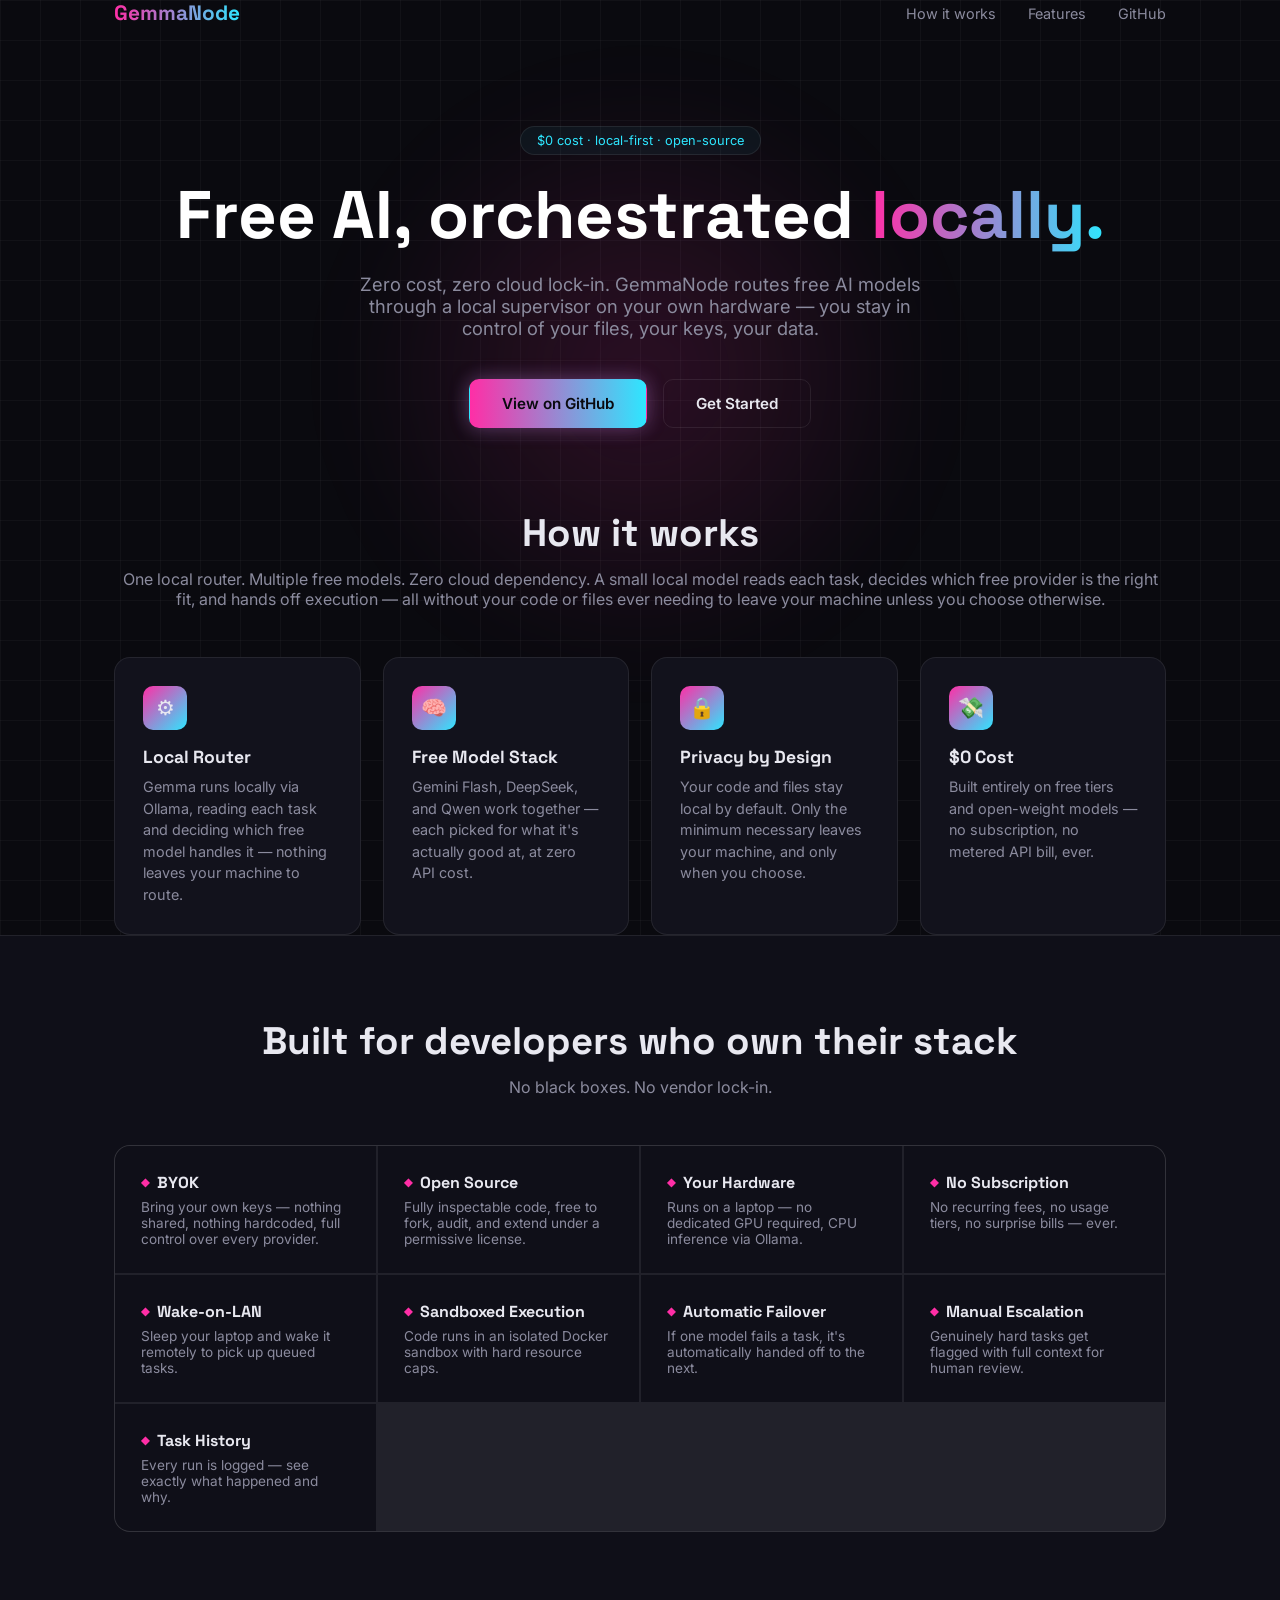
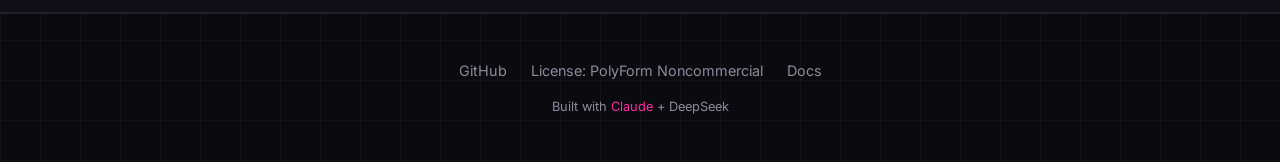
==== index.html @ e887a715 "Add files via upload" ====
<!DOCTYPE html>
<html lang="en">
<head>
<meta charset="UTF-8">
<meta name="viewport" content="width=device-width, initial-scale=1.0">
<title>GemmaNode — Free AI, Orchestrated Locally</title>
<link rel="preconnect" href="https://fonts.googleapis.com">
<link href="https://fonts.googleapis.com/css2?family=Space+Grotesk:wght@400;500;600;700&family=Inter:wght@400;500;600&display=swap" rel="stylesheet">
<style>
  :root{
    --bg:#0a0a0f;
    --bg2:#0f0f18;
    --pink:#ff2ea6;
    --blue:#2ee6ff;
    --text:#e8e8f0;
    --muted:#8b8b9e;
    --card:#12121c;
    --border:rgba(255,255,255,0.08);
  }
  *{margin:0;padding:0;box-sizing:border-box;}
  html{scroll-behavior:smooth;}
  body{
    background:var(--bg);
    color:var(--text);
    font-family:'Inter',sans-serif;
    overflow-x:hidden;
    background-image:
      linear-gradient(rgba(255,255,255,0.03) 1px, transparent 1px),
      linear-gradient(90deg, rgba(255,255,255,0.03) 1px, transparent 1px);
    background-size:40px 40px;
  }
  h1,h2,h3{font-family:'Space Grotesk',sans-serif;}
  a{text-decoration:none;color:inherit;}
  .wrap{max-width:1100px;margin:0 auto;padding:0 24px;}

  nav{display:flex;justify-content:space-between;align-items:center;padding:24px 0;}
  .logo{font-family:'Space Grotesk',sans-serif;font-weight:700;font-size:1.3rem;
    background:linear-gradient(90deg,var(--pink),var(--blue));
    -webkit-background-clip:text;background-clip:text;color:transparent;}
  .nav-link{color:var(--muted);font-size:0.9rem;margin-left:28px;transition:color .2s;}
  .nav-link:hover{color:var(--text);}

  .hero{text-align:center;padding:100px 24px 80px;position:relative;}
  .hero::before{
    content:"";position:absolute;top:10%;left:50%;transform:translateX(-50%);
    width:600px;height:600px;
    background:radial-gradient(circle, rgba(255,46,166,0.15), transparent 70%);
    filter:blur(40px);z-index:-1;
  }
  .badge{display:inline-block;padding:6px 16px;border:1px solid var(--border);
    border-radius:999px;font-size:0.8rem;color:var(--blue);margin-bottom:24px;
    background:rgba(46,230,255,0.05);}
  .hero h1{font-size:clamp(2.4rem,6vw,4.2rem);font-weight:700;line-height:1.1;
    color:#fff;
    margin-bottom:20px;}
  .hero h1 span{
    background:linear-gradient(90deg,var(--pink),var(--blue));
    -webkit-background-clip:text;background-clip:text;color:transparent;
  }
  .hero p{color:var(--muted);font-size:1.15rem;max-width:560px;margin:0 auto 40px;}
  .btn-row{display:flex;gap:16px;justify-content:center;flex-wrap:wrap;}
  .btn{
    padding:14px 32px;border-radius:10px;font-weight:600;font-size:0.95rem;
    display:inline-block;transition:all .25s ease;border:1px solid transparent;
  }
  .btn-primary{
    background:linear-gradient(90deg,var(--pink),var(--blue));
    color:#0a0a0f;box-shadow:0 0 20px rgba(255,46,166,0.3),0 0 20px rgba(46,230,255,0.2);
  }
  .btn-primary:hover{box-shadow:0 0 34px rgba(255,46,166,0.55),0 0 34px rgba(46,230,255,0.4);transform:translateY(-2px);}
  .btn-ghost{border-color:var(--border);color:var(--text);}
  .btn-ghost:hover{border-color:var(--blue);box-shadow:0 0 16px rgba(46,230,255,0.25);}

  section{padding:80px 0;}
  .section-title{text-align:center;margin-bottom:48px;}
  .section-title h2{font-size:clamp(1.6rem,4vw,2.4rem);margin-bottom:12px;}
  .section-title p{color:var(--muted);font-size:1rem;}

  .grid{display:grid;grid-template-columns:repeat(auto-fit,minmax(230px,1fr));gap:22px;}
  .card{
    background:var(--card);border:1px solid var(--border);border-radius:16px;
    padding:28px;transition:all .3s ease;position:relative;overflow:hidden;
    opacity:0;transform:translateY(16px);animation:fadeIn .6s ease forwards;
  }
  .card:nth-child(1){animation-delay:.05s;}
  .card:nth-child(2){animation-delay:.15s;}
  .card:nth-child(3){animation-delay:.25s;}
  .card:nth-child(4){animation-delay:.35s;}
  @keyframes fadeIn{to{opacity:1;transform:translateY(0);}}
  .card:hover{
    border-color:rgba(255,46,166,0.4);
    box-shadow:0 0 30px rgba(255,46,166,0.12), 0 0 30px rgba(46,230,255,0.08);
    transform:translateY(-4px);
  }
  .card .icon{
    width:44px;height:44px;border-radius:10px;margin-bottom:16px;
    background:linear-gradient(135deg,var(--pink),var(--blue));
    display:flex;align-items:center;justify-content:center;font-size:1.3rem;
  }
  .card h3{font-size:1.1rem;margin-bottom:8px;}
  .card p{color:var(--muted);font-size:0.9rem;line-height:1.5;}

  .features{background:var(--bg2);border-top:1px solid var(--border);border-bottom:1px solid var(--border);}
  .feat-grid{display:grid;grid-template-columns:repeat(auto-fit,minmax(240px,1fr));gap:2px;
    background:var(--border);border:1px solid var(--border);border-radius:16px;overflow:hidden;}
  .feat{background:var(--bg2);padding:26px;transition:background .25s;}
  .feat:hover{background:var(--card);}
  .feat h3{font-size:1rem;margin-bottom:6px;display:flex;align-items:center;gap:8px;}
  .feat h3::before{content:"◆";color:var(--pink);font-size:0.7rem;}
  .feat p{color:var(--muted);font-size:0.85rem;}

  footer{padding:48px 24px;text-align:center;border-top:1px solid var(--border);}
  footer .foot-links{display:flex;gap:24px;justify-content:center;margin-bottom:20px;flex-wrap:wrap;}
  footer .foot-links a{color:var(--muted);font-size:0.9rem;transition:color .2s;}
  footer .foot-links a:hover{color:var(--blue);}
  footer .credit{color:var(--muted);font-size:0.8rem;}
  footer .credit span{color:var(--pink);}

  @media(max-width:600px){
    nav{flex-direction:column;gap:12px;}
    .btn-row{flex-direction:column;align-items:center;}
  }
</style>
</head>
<body>

<nav class="wrap">
  <div class="logo">GemmaNode</div>
  <div>
    <a class="nav-link" href="#how">How it works</a>
    <a class="nav-link" href="#features">Features</a>
    <a class="nav-link" href="#">GitHub</a>
  </div>
</nav>

<section class="hero">
  <div class="badge">$0 cost · local-first · open-source</div>
  <h1>Free AI, orchestrated <span>locally.</span></h1>
  <p>Zero cost, zero cloud lock-in. GemmaNode routes free AI models through a local supervisor on your own hardware — you stay in control of your files, your keys, your data.</p>
  <div class="btn-row">
    <a href="#" class="btn btn-primary">View on GitHub</a>
    <a href="#how" class="btn btn-ghost">Get Started</a>
  </div>
</section>

<section id="how" class="wrap">
  <div class="section-title">
    <h2>How it works</h2>
    <p>One local router. Multiple free models. Zero cloud dependency. A small local model reads each task, decides which free provider is the right fit, and hands off execution — all without your code or files ever needing to leave your machine unless you choose otherwise.</p>
  </div>
  <div class="grid">
    <div class="card">
      <div class="icon">⚙</div>
      <h3>Local Router</h3>
      <p>Gemma runs locally via Ollama, reading each task and deciding which free model handles it — nothing leaves your machine to route.</p>
    </div>
    <div class="card">
      <div class="icon">🧠</div>
      <h3>Free Model Stack</h3>
      <p>Gemini Flash, DeepSeek, and Qwen work together — each picked for what it's actually good at, at zero API cost.</p>
    </div>
    <div class="card">
      <div class="icon">🔒</div>
      <h3>Privacy by Design</h3>
      <p>Your code and files stay local by default. Only the minimum necessary leaves your machine, and only when you choose.</p>
    </div>
    <div class="card">
      <div class="icon">💸</div>
      <h3>$0 Cost</h3>
      <p>Built entirely on free tiers and open-weight models — no subscription, no metered API bill, ever.</p>
    </div>
  </div>
</section>

<section id="features" class="features">
  <div class="wrap">
    <div class="section-title">
      <h2>Built for developers who own their stack</h2>
      <p>No black boxes. No vendor lock-in.</p>
    </div>
    <div class="feat-grid">
      <div class="feat"><h3>BYOK</h3><p>Bring your own keys — nothing shared, nothing hardcoded, full control over every provider.</p></div>
      <div class="feat"><h3>Open Source</h3><p>Fully inspectable code, free to fork, audit, and extend under a permissive license.</p></div>
      <div class="feat"><h3>Your Hardware</h3><p>Runs on a laptop — no dedicated GPU required, CPU inference via Ollama.</p></div>
      <div class="feat"><h3>No Subscription</h3><p>No recurring fees, no usage tiers, no surprise bills — ever.</p></div>
      <div class="feat"><h3>Wake-on-LAN</h3><p>Sleep your laptop and wake it remotely to pick up queued tasks.</p></div>
      <div class="feat"><h3>Sandboxed Execution</h3><p>Code runs in an isolated Docker sandbox with hard resource caps.</p></div>
      <div class="feat"><h3>Automatic Failover</h3><p>If one model fails a task, it's automatically handed off to the next.</p></div>
      <div class="feat"><h3>Manual Escalation</h3><p>Genuinely hard tasks get flagged with full context for human review.</p></div>
      <div class="feat"><h3>Task History</h3><p>Every run is logged — see exactly what happened and why.</p></div>
    </div>
  </div>
</section>

<footer>
  <div class="foot-links">
    <a href="#">GitHub</a>
    <a href="#">License: PolyForm Noncommercial</a>
    <a href="#">Docs</a>
  </div>
  <div class="credit">Built with <span>Claude</span> + DeepSeek</div>
</footer>

</body>
</html>
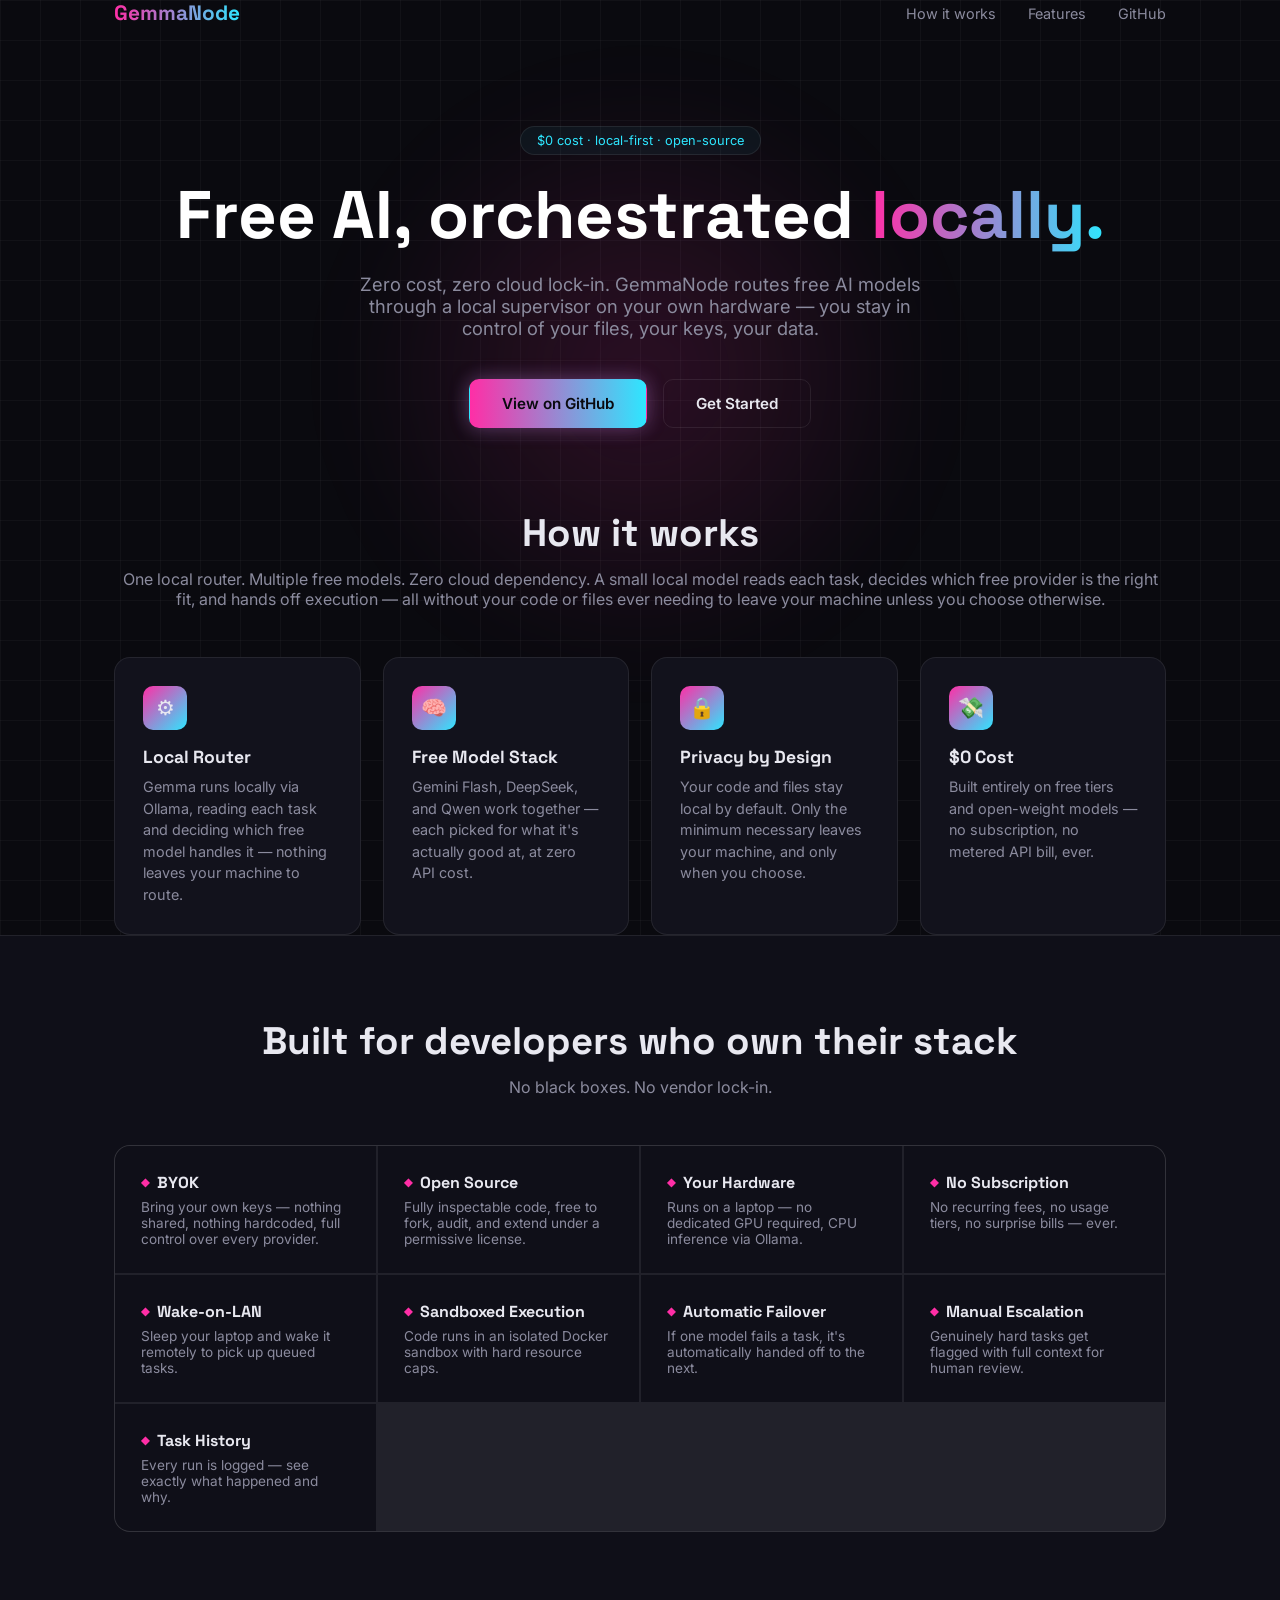
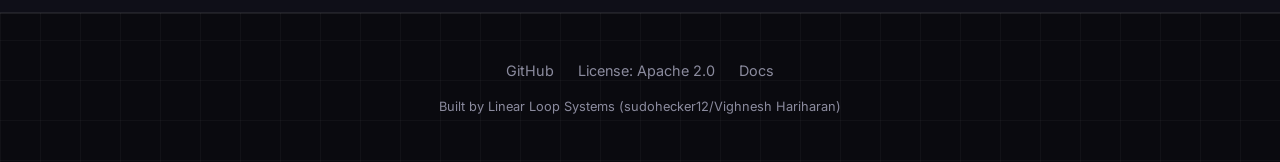
==== commit 317ed6d0: "Update links and credits in index.html" ====
--- a/index.html
+++ b/index.html
@@ -138,7 +138,7 @@
   <h1>Free AI, orchestrated <span>locally.</span></h1>
   <p>Zero cost, zero cloud lock-in. GemmaNode routes free AI models through a local supervisor on your own hardware — you stay in control of your files, your keys, your data.</p>
   <div class="btn-row">
-    <a href="#" class="btn btn-primary">View on GitHub</a>
+    <a href="https://github.com/Linear-Loop-Systems/GemmaNode" class="btn btn-primary">View on GitHub</a>
     <a href="#how" class="btn btn-ghost">Get Started</a>
   </div>
 </section>
@@ -195,10 +195,10 @@
 <footer>
   <div class="foot-links">
     <a href="#">GitHub</a>
-    <a href="#">License: PolyForm Noncommercial</a>
+    <a href="#">License: Apache 2.0</a>
     <a href="#">Docs</a>
   </div>
-  <div class="credit">Built with <span>Claude</span> + DeepSeek</div>
+  <div class="credit">Built by Linear Loop Systems (sudohecker12/Vighnesh Hariharan)</div>
 </footer>
 
 </body>
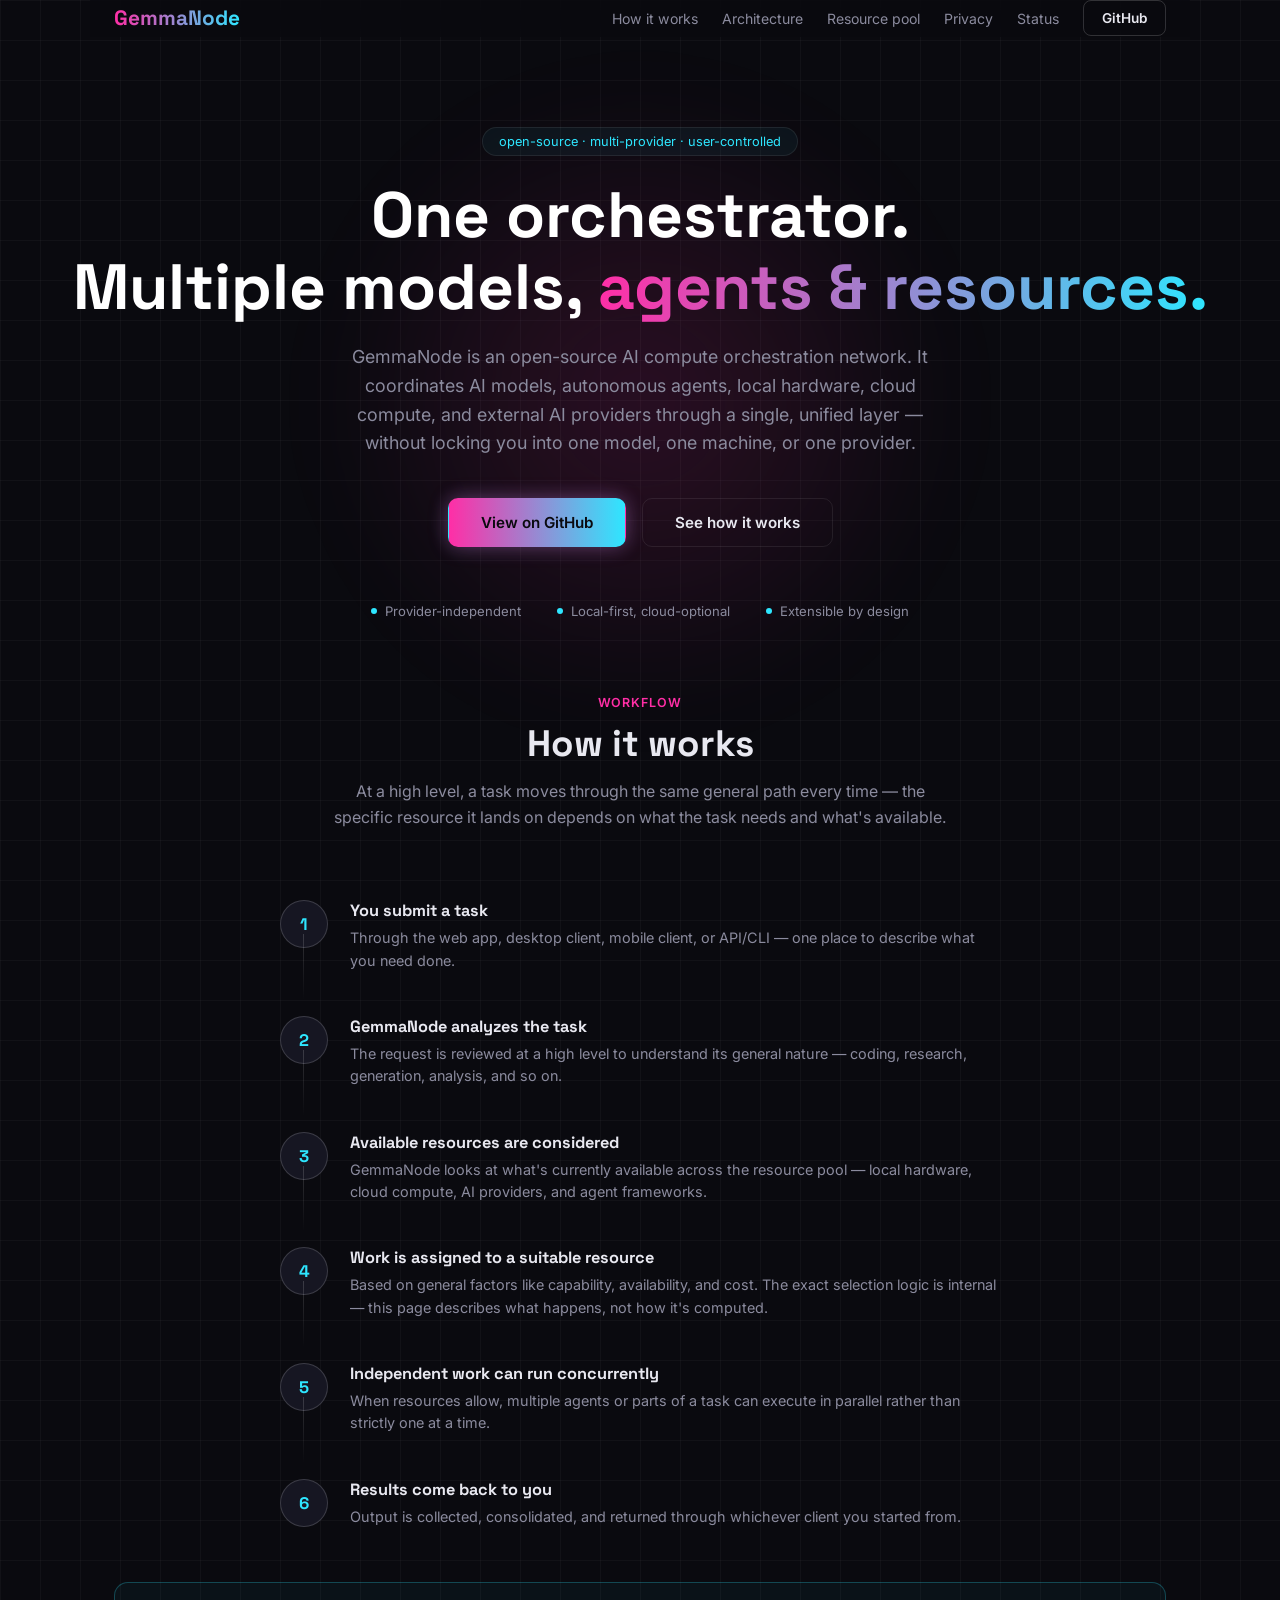
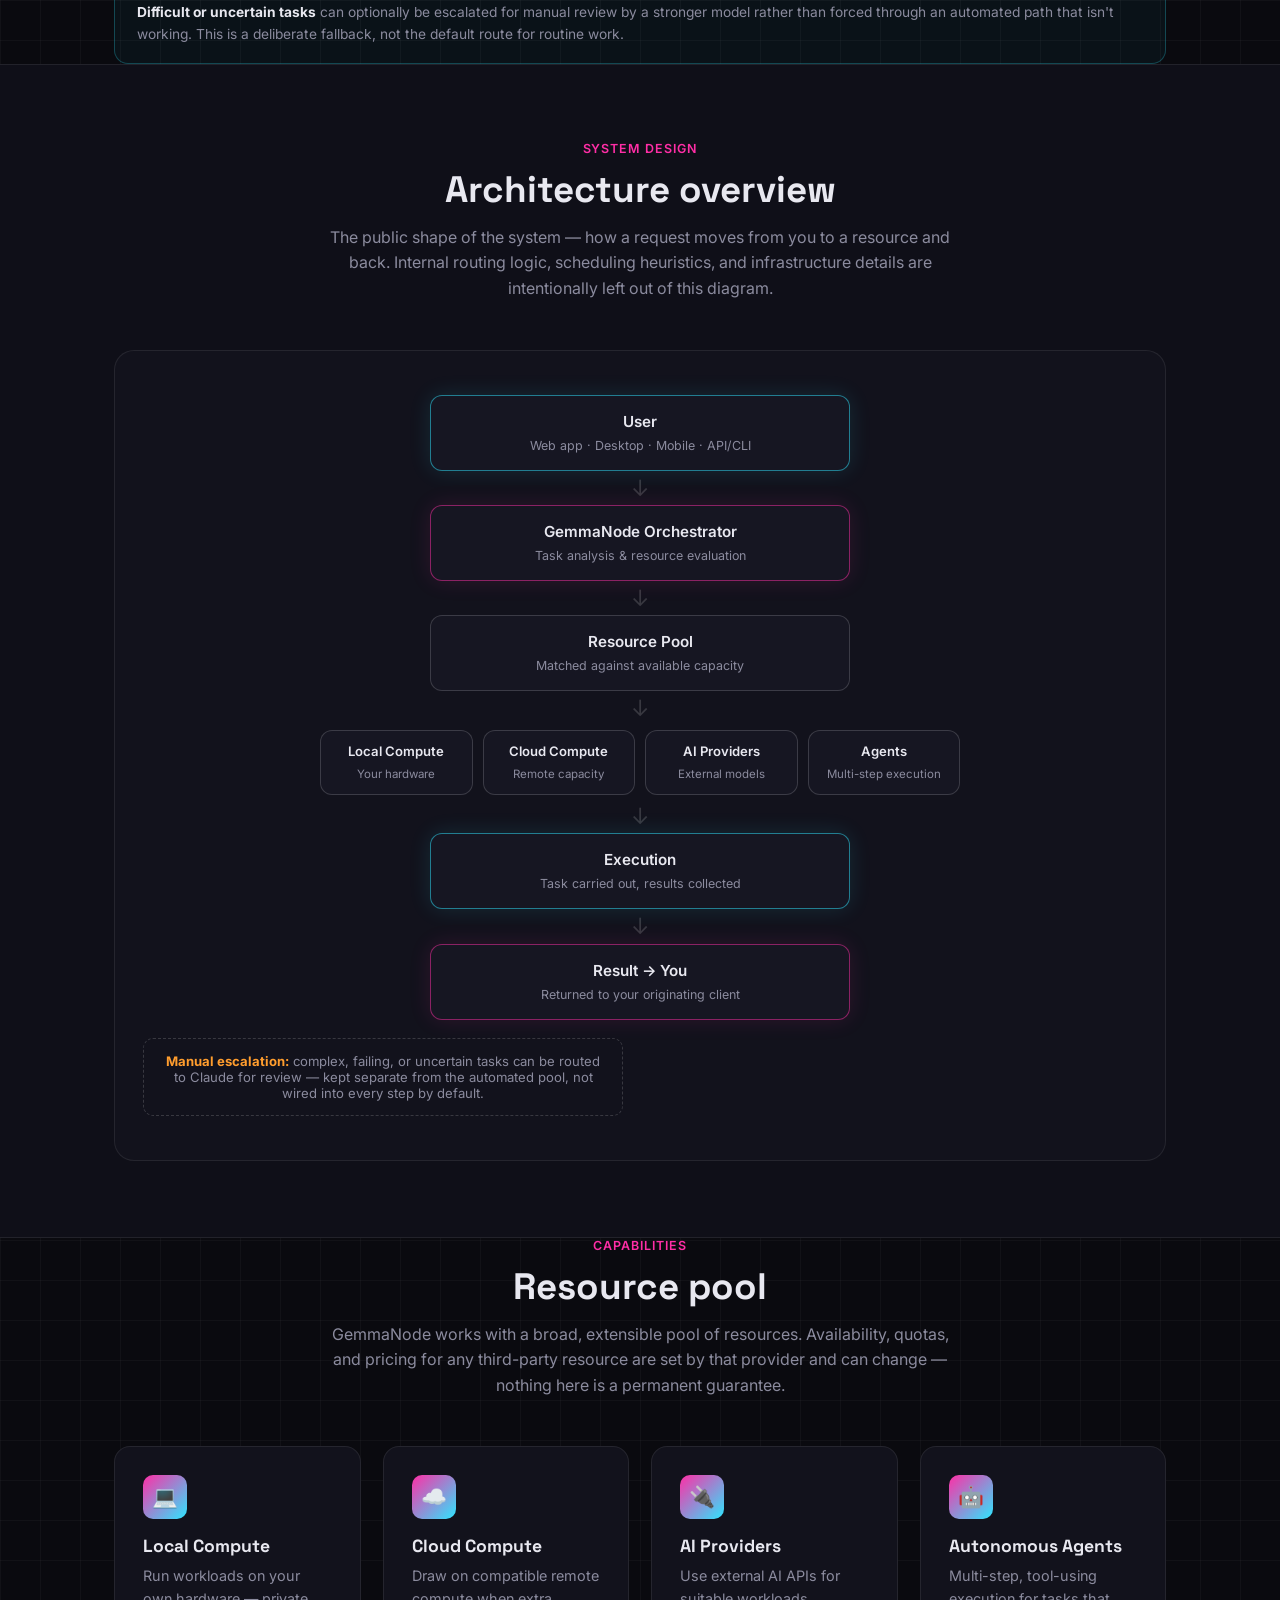
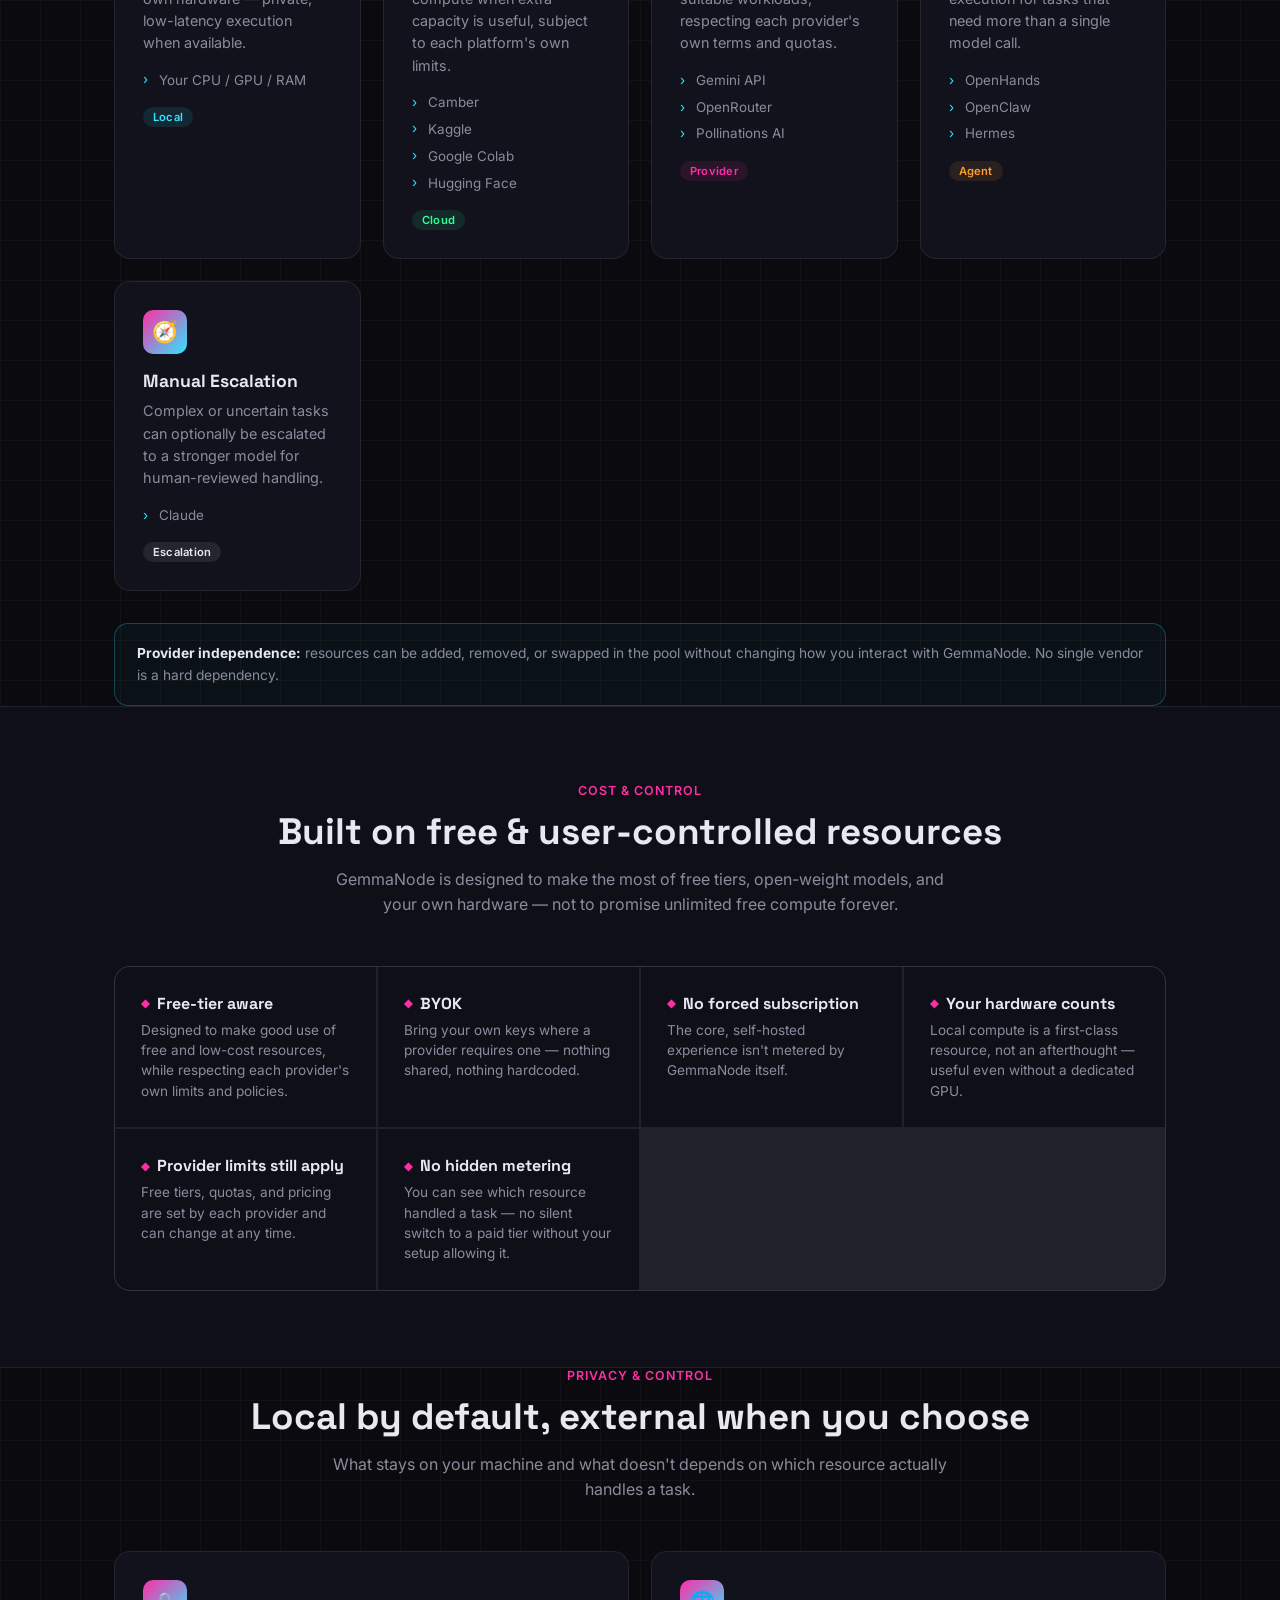
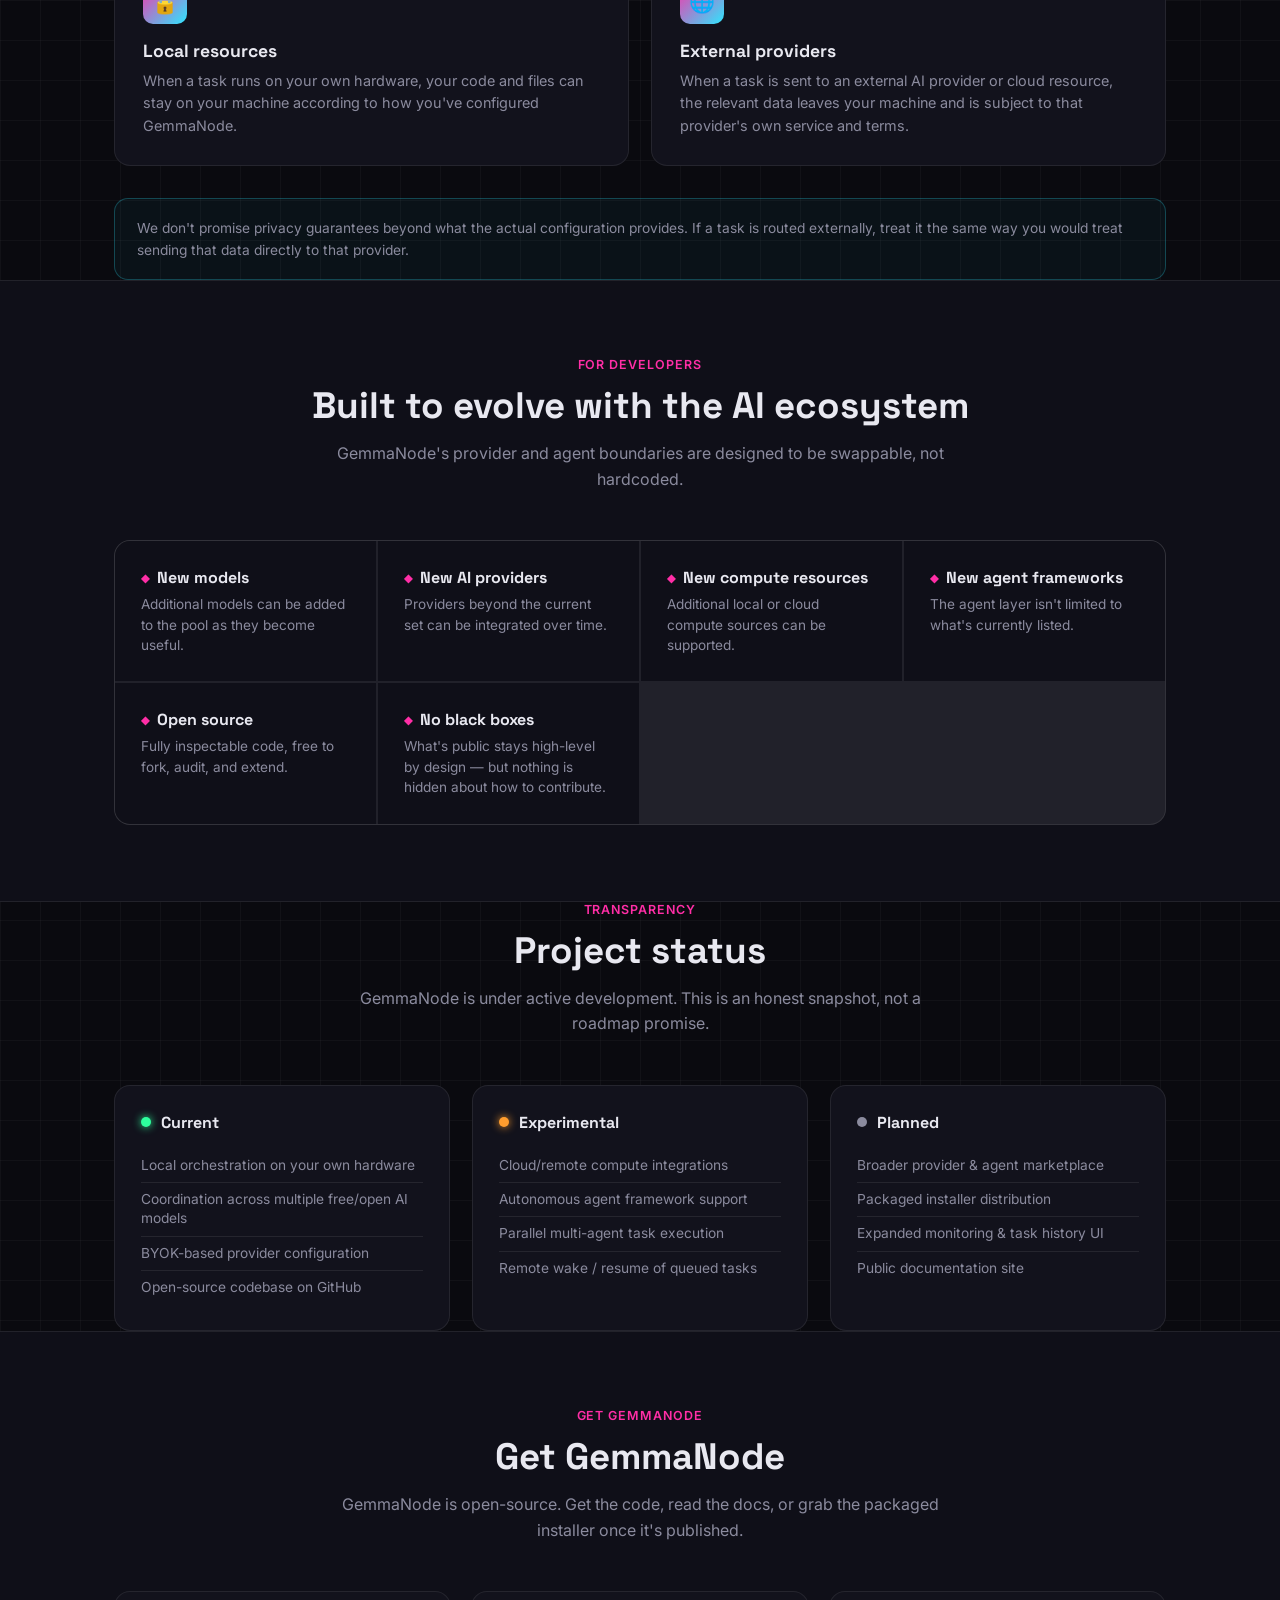
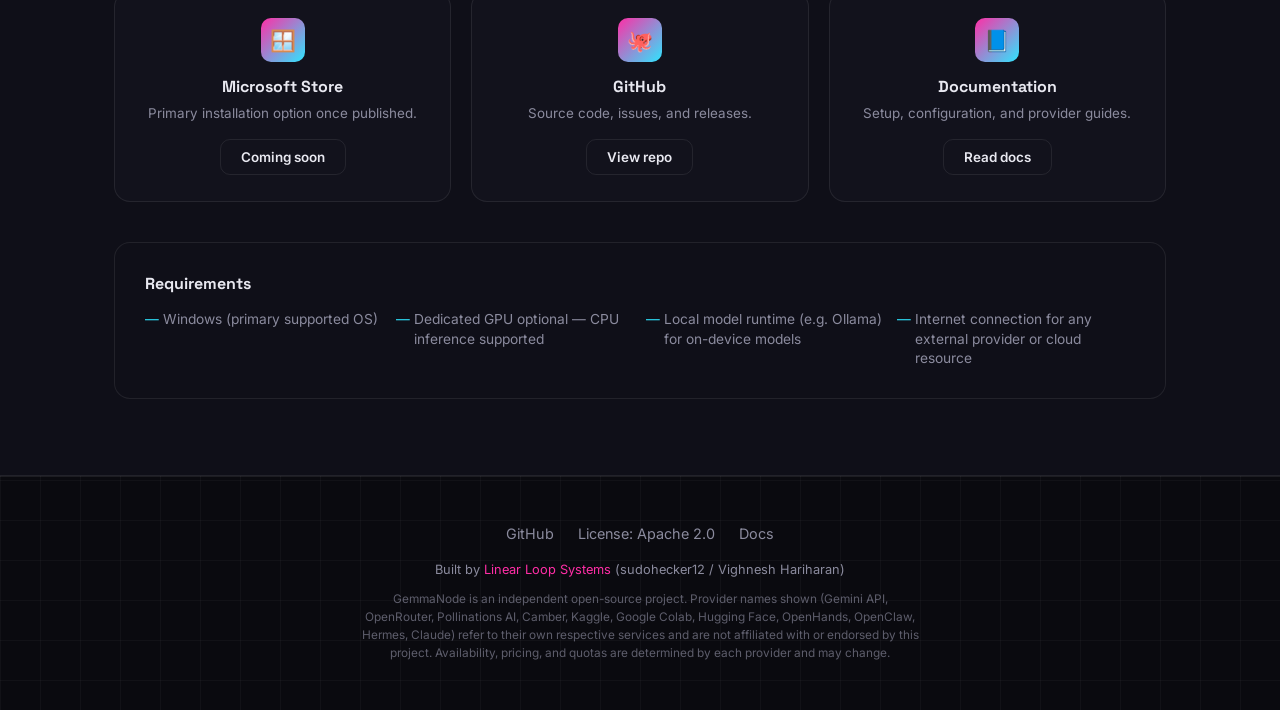
==== commit 45ffd9ad: "Rename index-15.html to index.html" ====
--- a/index.html
+++ b/index.html
@@ -3,19 +3,29 @@
 <head>
 <meta charset="UTF-8">
 <meta name="viewport" content="width=device-width, initial-scale=1.0">
-<title>GemmaNode — Free AI, Orchestrated Locally</title>
+<title>GemmaNode — AI Compute Orchestration Network</title>
+<meta name="description" content="GemmaNode is an open-source AI compute orchestration network that coordinates AI models, autonomous agents, local hardware, cloud compute, and external AI providers through one unified layer.">
+<meta name="theme-color" content="#0a0a0f">
+<meta property="og:title" content="GemmaNode — AI Compute Orchestration Network">
+<meta property="og:description" content="One orchestrator. Multiple AI models, agents, and compute resources. Open-source, provider-independent, user-controlled.">
+<meta property="og:type" content="website">
+<link rel="icon" type="image/svg+xml" href="/logo.svg">
 <link rel="preconnect" href="https://fonts.googleapis.com">
-<link href="https://fonts.googleapis.com/css2?family=Space+Grotesk:wght@400;500;600;700&family=Inter:wght@400;500;600&display=swap" rel="stylesheet">
+<link href="https://fonts.googleapis.com/css2?family=Space+Grotesk:wght@400;500;600;700&family=Inter:wght@400;500;600&family=JetBrains+Mono:wght@400;500&display=swap" rel="stylesheet">
 <style>
   :root{
     --bg:#0a0a0f;
     --bg2:#0f0f18;
     --pink:#ff2ea6;
     --blue:#2ee6ff;
+    --green:#2eff9d;
+    --orange:#ff9d2e;
     --text:#e8e8f0;
     --muted:#8b8b9e;
     --card:#12121c;
+    --card2:#161622;
     --border:rgba(255,255,255,0.08);
+    --border-strong:rgba(255,255,255,0.16);
   }
   *{margin:0;padding:0;box-sizing:border-box;}
   html{scroll-behavior:smooth;}
@@ -30,34 +40,47 @@
     background-size:40px 40px;
   }
   h1,h2,h3{font-family:'Space Grotesk',sans-serif;}
+  code, .mono{font-family:'JetBrains Mono',monospace;}
   a{text-decoration:none;color:inherit;}
+  a:focus-visible, button:focus-visible{outline:2px solid var(--blue);outline-offset:3px;border-radius:4px;}
   .wrap{max-width:1100px;margin:0 auto;padding:0 24px;}
 
-  nav{display:flex;justify-content:space-between;align-items:center;padding:24px 0;}
+  .skip-link{position:absolute;left:-999px;top:0;background:var(--blue);color:#0a0a0f;padding:10px 18px;border-radius:0 0 8px 0;font-weight:600;z-index:999;}
+  .skip-link:focus{left:0;}
+
+  @media (prefers-reduced-motion: reduce){
+    *{animation-duration:.01ms !important;animation-iteration-count:1 !important;transition-duration:.01ms !important;}
+  }
+
+  nav{display:flex;justify-content:space-between;align-items:center;padding:22px 0;flex-wrap:wrap;gap:14px;position:sticky;top:0;z-index:50;background:rgba(10,10,15,0.75);backdrop-filter:blur(10px);border-bottom:1px solid transparent;}
+  nav.scrolled{border-bottom:1px solid var(--border);}
   .logo{font-family:'Space Grotesk',sans-serif;font-weight:700;font-size:1.3rem;
     background:linear-gradient(90deg,var(--pink),var(--blue));
     -webkit-background-clip:text;background-clip:text;color:transparent;}
-  .nav-link{color:var(--muted);font-size:0.9rem;margin-left:28px;transition:color .2s;}
+  .nav-links{display:flex;flex-wrap:wrap;align-items:center;}
+  .nav-link{color:var(--muted);font-size:0.88rem;margin-left:24px;transition:color .2s;white-space:nowrap;}
   .nav-link:hover{color:var(--text);}
-
-  .hero{text-align:center;padding:100px 24px 80px;position:relative;}
+  .nav-cta{margin-left:24px;padding:9px 18px;border-radius:8px;border:1px solid var(--border-strong);font-size:0.85rem;font-weight:600;transition:all .2s;}
+  .nav-cta:hover{border-color:var(--blue);box-shadow:0 0 14px rgba(46,230,255,0.25);}
+
+  .hero{text-align:center;padding:90px 24px 76px;position:relative;}
   .hero::before{
-    content:"";position:absolute;top:10%;left:50%;transform:translateX(-50%);
-    width:600px;height:600px;
-    background:radial-gradient(circle, rgba(255,46,166,0.15), transparent 70%);
+    content:"";position:absolute;top:6%;left:50%;transform:translateX(-50%);
+    width:650px;height:650px;
+    background:radial-gradient(circle, rgba(255,46,166,0.14), transparent 70%);
     filter:blur(40px);z-index:-1;
   }
   .badge{display:inline-block;padding:6px 16px;border:1px solid var(--border);
     border-radius:999px;font-size:0.8rem;color:var(--blue);margin-bottom:24px;
     background:rgba(46,230,255,0.05);}
-  .hero h1{font-size:clamp(2.4rem,6vw,4.2rem);font-weight:700;line-height:1.1;
+  .hero h1{font-size:clamp(2.3rem,5.6vw,4rem);font-weight:700;line-height:1.12;
     color:#fff;
     margin-bottom:20px;}
   .hero h1 span{
     background:linear-gradient(90deg,var(--pink),var(--blue));
     -webkit-background-clip:text;background-clip:text;color:transparent;
   }
-  .hero p{color:var(--muted);font-size:1.15rem;max-width:560px;margin:0 auto 40px;}
+  .hero p{color:var(--muted);font-size:1.12rem;max-width:600px;margin:0 auto 40px;line-height:1.6;}
   .btn-row{display:flex;gap:16px;justify-content:center;flex-wrap:wrap;}
   .btn{
     padding:14px 32px;border-radius:10px;font-weight:600;font-size:0.95rem;
@@ -71,10 +94,16 @@
   .btn-ghost{border-color:var(--border);color:var(--text);}
   .btn-ghost:hover{border-color:var(--blue);box-shadow:0 0 16px rgba(46,230,255,0.25);}
 
-  section{padding:80px 0;}
+  /* hero strip stats */
+  .hero-strip{display:flex;justify-content:center;gap:36px;flex-wrap:wrap;margin-top:56px;color:var(--muted);font-size:0.82rem;}
+  .hero-strip div{display:flex;align-items:center;gap:8px;}
+  .hero-strip .dot{width:6px;height:6px;border-radius:50%;background:var(--blue);}
+
+  section{padding:76px 0;}
+  .eyebrow{color:var(--pink);font-size:0.78rem;font-weight:600;letter-spacing:.08em;text-transform:uppercase;margin-bottom:10px;display:block;text-align:center;}
   .section-title{text-align:center;margin-bottom:48px;}
-  .section-title h2{font-size:clamp(1.6rem,4vw,2.4rem);margin-bottom:12px;}
-  .section-title p{color:var(--muted);font-size:1rem;}
+  .section-title h2{font-size:clamp(1.6rem,4vw,2.3rem);margin-bottom:12px;}
+  .section-title p{color:var(--muted);font-size:1rem;max-width:620px;margin:0 auto;line-height:1.6;}
 
   .grid{display:grid;grid-template-columns:repeat(auto-fit,minmax(230px,1fr));gap:22px;}
   .card{
@@ -86,6 +115,7 @@
   .card:nth-child(2){animation-delay:.15s;}
   .card:nth-child(3){animation-delay:.25s;}
   .card:nth-child(4){animation-delay:.35s;}
+  .card:nth-child(5){animation-delay:.45s;}
   @keyframes fadeIn{to{opacity:1;transform:translateY(0);}}
   .card:hover{
     border-color:rgba(255,46,166,0.4);
@@ -98,7 +128,16 @@
     display:flex;align-items:center;justify-content:center;font-size:1.3rem;
   }
   .card h3{font-size:1.1rem;margin-bottom:8px;}
-  .card p{color:var(--muted);font-size:0.9rem;line-height:1.5;}
+  .card p{color:var(--muted);font-size:0.9rem;line-height:1.55;}
+  .card ul{margin-top:12px;padding-left:0;list-style:none;}
+  .card ul li{color:var(--muted);font-size:0.84rem;padding:4px 0 4px 16px;position:relative;line-height:1.4;}
+  .card ul li::before{content:"›";position:absolute;left:0;color:var(--blue);}
+  .card .tag{display:inline-block;margin-top:14px;padding:3px 10px;border-radius:999px;font-size:0.7rem;font-weight:600;letter-spacing:.02em;}
+  .tag-local{background:rgba(46,230,255,0.1);color:var(--blue);}
+  .tag-cloud{background:rgba(46,255,157,0.1);color:var(--green);}
+  .tag-provider{background:rgba(255,46,166,0.1);color:var(--pink);}
+  .tag-agent{background:rgba(255,157,46,0.1);color:var(--orange);}
+  .tag-escalation{background:rgba(255,255,255,0.08);color:var(--text);}
 
   .features{background:var(--bg2);border-top:1px solid var(--border);border-bottom:1px solid var(--border);}
   .feat-grid{display:grid;grid-template-columns:repeat(auto-fit,minmax(240px,1fr));gap:2px;
@@ -107,99 +146,462 @@
   .feat:hover{background:var(--card);}
   .feat h3{font-size:1rem;margin-bottom:6px;display:flex;align-items:center;gap:8px;}
   .feat h3::before{content:"◆";color:var(--pink);font-size:0.7rem;}
-  .feat p{color:var(--muted);font-size:0.85rem;}
+  .feat p{color:var(--muted);font-size:0.85rem;line-height:1.5;}
+
+  /* ---- How it works: numbered step flow ---- */
+  .steps{display:flex;flex-direction:column;gap:0;max-width:720px;margin:0 auto;}
+  .step{display:flex;gap:22px;padding:22px 0;position:relative;}
+  .step:not(:last-child)::before{
+    content:"";position:absolute;left:23px;top:56px;bottom:-6px;width:1px;
+    background:linear-gradient(var(--border-strong),transparent);
+  }
+  .step-num{
+    flex:none;width:48px;height:48px;border-radius:50%;
+    background:var(--card2);border:1px solid var(--border-strong);
+    display:flex;align-items:center;justify-content:center;
+    font-family:'Space Grotesk',sans-serif;font-weight:700;font-size:1.05rem;color:var(--blue);
+  }
+  .step-body h3{font-size:1.02rem;margin-bottom:6px;}
+  .step-body p{color:var(--muted);font-size:0.9rem;line-height:1.55;}
+
+  /* ---- Architecture flow diagram ---- */
+  .flow-wrap{background:var(--card);border:1px solid var(--border);border-radius:20px;padding:44px 28px;position:relative;}
+  .flow{display:flex;flex-direction:column;align-items:center;gap:0;}
+  .flow-node{
+    width:100%;max-width:420px;background:var(--card2);border:1px solid var(--border-strong);
+    border-radius:12px;padding:16px 20px;text-align:center;position:relative;z-index:2;
+  }
+  .flow-node.accent{border-color:rgba(46,230,255,0.5);box-shadow:0 0 22px rgba(46,230,255,0.12);}
+  .flow-node.pink{border-color:rgba(255,46,166,0.5);box-shadow:0 0 22px rgba(255,46,166,0.12);}
+  .flow-node h4{font-size:0.95rem;font-weight:600;margin-bottom:3px;}
+  .flow-node span{color:var(--muted);font-size:0.78rem;}
+  .flow-arrow{color:var(--border-strong);font-size:1.4rem;line-height:1;padding:6px 0;}
+  .flow-pool{
+    display:grid;grid-template-columns:repeat(auto-fit,minmax(140px,1fr));gap:10px;
+    width:100%;max-width:640px;margin:4px 0;
+  }
+  .flow-pool .flow-node{max-width:none;padding:12px 14px;}
+  .flow-pool .flow-node h4{font-size:0.82rem;}
+  .flow-pool .flow-node span{font-size:0.72rem;}
+  .flow-branch{
+    display:flex;gap:18px;align-items:stretch;width:100%;max-width:640px;justify-content:center;flex-wrap:wrap;
+  }
+  .flow-branch .flow-col{flex:1;min-width:260px;display:flex;flex-direction:column;align-items:center;}
+  .escalation-note{
+    margin-top:18px;padding:14px 18px;border:1px dashed var(--border-strong);border-radius:10px;
+    color:var(--muted);font-size:0.82rem;text-align:center;max-width:480px;
+  }
+  .escalation-note b{color:var(--orange);}
+
+  /* ---- Status section ---- */
+  .status-grid{display:grid;grid-template-columns:repeat(auto-fit,minmax(260px,1fr));gap:22px;}
+  .status-col{background:var(--card);border:1px solid var(--border);border-radius:16px;padding:26px;}
+  .status-head{display:flex;align-items:center;gap:10px;margin-bottom:16px;}
+  .status-dot{width:10px;height:10px;border-radius:50%;}
+  .dot-current{background:var(--green);box-shadow:0 0 8px var(--green);}
+  .dot-experimental{background:var(--orange);box-shadow:0 0 8px var(--orange);}
+  .dot-planned{background:var(--muted);}
+  .status-head h3{font-size:1rem;}
+  .status-col ul{list-style:none;}
+  .status-col li{color:var(--muted);font-size:0.86rem;padding:7px 0;border-bottom:1px solid var(--border);line-height:1.4;}
+  .status-col li:last-child{border-bottom:none;}
+
+  /* ---- Get started ---- */
+  .get-grid{display:grid;grid-template-columns:repeat(auto-fit,minmax(220px,1fr));gap:20px;margin-bottom:40px;}
+  .get-card{background:var(--card);border:1px solid var(--border);border-radius:16px;padding:26px;text-align:center;transition:all .25s;}
+  .get-card:hover{border-color:var(--border-strong);transform:translateY(-3px);}
+  .get-card .icon{width:44px;height:44px;margin:0 auto 14px;border-radius:10px;
+    background:linear-gradient(135deg,var(--pink),var(--blue));display:flex;align-items:center;justify-content:center;font-size:1.3rem;}
+  .get-card h3{font-size:1rem;margin-bottom:6px;}
+  .get-card p{color:var(--muted);font-size:0.84rem;margin-bottom:16px;line-height:1.5;}
+  .get-card a.btn{padding:9px 20px;font-size:0.84rem;}
+
+  .req-box{background:var(--bg2);border:1px solid var(--border);border-radius:16px;padding:30px;}
+  .req-box h3{font-size:1rem;margin-bottom:16px;}
+  .req-list{list-style:none;display:grid;grid-template-columns:repeat(auto-fit,minmax(220px,1fr));gap:12px;}
+  .req-list li{color:var(--muted);font-size:0.86rem;padding-left:18px;position:relative;line-height:1.4;}
+  .req-list li::before{content:"—";position:absolute;left:0;color:var(--blue);}
+
+  .note-box{
+    background:rgba(46,230,255,0.04);border:1px solid rgba(46,230,255,0.25);border-radius:14px;
+    padding:18px 22px;font-size:0.86rem;color:var(--muted);line-height:1.6;margin-top:32px;
+  }
+  .note-box b{color:var(--text);}
 
   footer{padding:48px 24px;text-align:center;border-top:1px solid var(--border);}
   footer .foot-links{display:flex;gap:24px;justify-content:center;margin-bottom:20px;flex-wrap:wrap;}
   footer .foot-links a{color:var(--muted);font-size:0.9rem;transition:color .2s;}
   footer .foot-links a:hover{color:var(--blue);}
-  footer .credit{color:var(--muted);font-size:0.8rem;}
+  footer .credit{color:var(--muted);font-size:0.8rem;margin-bottom:6px;}
   footer .credit span{color:var(--pink);}
-
+  footer .disclosure{color:var(--muted);opacity:.65;font-size:0.74rem;max-width:560px;margin:14px auto 0;line-height:1.5;}
+
+  @media(max-width:700px){
+    .flow-branch{flex-direction:column;align-items:center;}
+  }
   @media(max-width:600px){
     nav{flex-direction:column;gap:12px;}
+    .nav-links{justify-content:center;}
+    .nav-link{margin:0 10px;}
+    .nav-cta{margin:8px 0 0;}
     .btn-row{flex-direction:column;align-items:center;}
+    .hero-strip{gap:18px;}
   }
 </style>
 </head>
 <body>
-
-<nav class="wrap">
+<a href="#main" class="skip-link">Skip to content</a>
+
+<nav class="wrap" id="site-nav">
   <div class="logo">GemmaNode</div>
-  <div>
+  <div class="nav-links">
     <a class="nav-link" href="#how">How it works</a>
-    <a class="nav-link" href="#features">Features</a>
-    <a class="nav-link" href="#">GitHub</a>
+    <a class="nav-link" href="#architecture">Architecture</a>
+    <a class="nav-link" href="#resources">Resource pool</a>
+    <a class="nav-link" href="#privacy">Privacy</a>
+    <a class="nav-link" href="#status">Status</a>
+    <a class="nav-cta" href="https://github.com/Linear-Loop-Systems/GemmaNode">GitHub</a>
   </div>
 </nav>
 
+<main id="main">
+
 <section class="hero">
-  <div class="badge">$0 cost · local-first · open-source</div>
-  <h1>Free AI, orchestrated <span>locally.</span></h1>
-  <p>Zero cost, zero cloud lock-in. GemmaNode routes free AI models through a local supervisor on your own hardware — you stay in control of your files, your keys, your data.</p>
+  <div class="badge">open-source · multi-provider · user-controlled</div>
+  <h1>One orchestrator.<br>Multiple models, <span>agents &amp; resources.</span></h1>
+  <p>GemmaNode is an open-source AI compute orchestration network. It coordinates AI models, autonomous agents, local hardware, cloud compute, and external AI providers through a single, unified layer — without locking you into one model, one machine, or one provider.</p>
   <div class="btn-row">
     <a href="https://github.com/Linear-Loop-Systems/GemmaNode" class="btn btn-primary">View on GitHub</a>
-    <a href="#how" class="btn btn-ghost">Get Started</a>
+    <a href="#how" class="btn btn-ghost">See how it works</a>
+  </div>
+  <div class="hero-strip">
+    <div><span class="dot"></span>Provider-independent</div>
+    <div><span class="dot"></span>Local-first, cloud-optional</div>
+    <div><span class="dot"></span>Extensible by design</div>
   </div>
 </section>
 
 <section id="how" class="wrap">
+  <span class="eyebrow">Workflow</span>
   <div class="section-title">
     <h2>How it works</h2>
-    <p>One local router. Multiple free models. Zero cloud dependency. A small local model reads each task, decides which free provider is the right fit, and hands off execution — all without your code or files ever needing to leave your machine unless you choose otherwise.</p>
+    <p>At a high level, a task moves through the same general path every time — the specific resource it lands on depends on what the task needs and what's available.</p>
+  </div>
+  <div class="steps">
+    <div class="step">
+      <div class="step-num">1</div>
+      <div class="step-body">
+        <h3>You submit a task</h3>
+        <p>Through the web app, desktop client, mobile client, or API/CLI — one place to describe what you need done.</p>
+      </div>
+    </div>
+    <div class="step">
+      <div class="step-num">2</div>
+      <div class="step-body">
+        <h3>GemmaNode analyzes the task</h3>
+        <p>The request is reviewed at a high level to understand its general nature — coding, research, generation, analysis, and so on.</p>
+      </div>
+    </div>
+    <div class="step">
+      <div class="step-num">3</div>
+      <div class="step-body">
+        <h3>Available resources are considered</h3>
+        <p>GemmaNode looks at what's currently available across the resource pool — local hardware, cloud compute, AI providers, and agent frameworks.</p>
+      </div>
+    </div>
+    <div class="step">
+      <div class="step-num">4</div>
+      <div class="step-body">
+        <h3>Work is assigned to a suitable resource</h3>
+        <p>Based on general factors like capability, availability, and cost. The exact selection logic is internal — this page describes what happens, not how it's computed.</p>
+      </div>
+    </div>
+    <div class="step">
+      <div class="step-num">5</div>
+      <div class="step-body">
+        <h3>Independent work can run concurrently</h3>
+        <p>When resources allow, multiple agents or parts of a task can execute in parallel rather than strictly one at a time.</p>
+      </div>
+    </div>
+    <div class="step">
+      <div class="step-num">6</div>
+      <div class="step-body">
+        <h3>Results come back to you</h3>
+        <p>Output is collected, consolidated, and returned through whichever client you started from.</p>
+      </div>
+    </div>
+  </div>
+  <div class="note-box">
+    <b>Difficult or uncertain tasks</b> can optionally be escalated for manual review by a stronger model rather than forced through an automated path that isn't working. This is a deliberate fallback, not the default route for routine work.
+  </div>
+</section>
+
+<section id="architecture" class="features">
+  <div class="wrap">
+    <span class="eyebrow">System design</span>
+    <div class="section-title">
+      <h2>Architecture overview</h2>
+      <p>The public shape of the system — how a request moves from you to a resource and back. Internal routing logic, scheduling heuristics, and infrastructure details are intentionally left out of this diagram.</p>
+    </div>
+
+    <div class="flow-wrap">
+      <div class="flow">
+        <div class="flow-node accent"><h4>User</h4><span>Web app · Desktop · Mobile · API/CLI</span></div>
+        <div class="flow-arrow">↓</div>
+        <div class="flow-node pink"><h4>GemmaNode Orchestrator</h4><span>Task analysis &amp; resource evaluation</span></div>
+        <div class="flow-arrow">↓</div>
+        <div class="flow-node"><h4>Resource Pool</h4><span>Matched against available capacity</span></div>
+        <div class="flow-arrow">↓</div>
+        <div class="flow-pool">
+          <div class="flow-node"><h4>Local Compute</h4><span>Your hardware</span></div>
+          <div class="flow-node"><h4>Cloud Compute</h4><span>Remote capacity</span></div>
+          <div class="flow-node"><h4>AI Providers</h4><span>External models</span></div>
+          <div class="flow-node"><h4>Agents</h4><span>Multi-step execution</span></div>
+        </div>
+        <div class="flow-arrow">↓</div>
+        <div class="flow-node accent"><h4>Execution</h4><span>Task carried out, results collected</span></div>
+        <div class="flow-arrow">↓</div>
+        <div class="flow-node pink"><h4>Result → You</h4><span>Returned to your originating client</span></div>
+      </div>
+      <div class="escalation-note">
+        <b>Manual escalation:</b> complex, failing, or uncertain tasks can be routed to Claude for review — kept separate from the automated pool, not wired into every step by default.
+      </div>
+    </div>
+  </div>
+</section>
+
+<section id="resources" class="wrap">
+  <span class="eyebrow">Capabilities</span>
+  <div class="section-title">
+    <h2>Resource pool</h2>
+    <p>GemmaNode works with a broad, extensible pool of resources. Availability, quotas, and pricing for any third-party resource are set by that provider and can change — nothing here is a permanent guarantee.</p>
   </div>
   <div class="grid">
     <div class="card">
-      <div class="icon">⚙</div>
-      <h3>Local Router</h3>
-      <p>Gemma runs locally via Ollama, reading each task and deciding which free model handles it — nothing leaves your machine to route.</p>
+      <div class="icon">💻</div>
+      <h3>Local Compute</h3>
+      <p>Run workloads on your own hardware — private, low-latency execution when available.</p>
+      <ul><li>Your CPU / GPU / RAM</li></ul>
+      <span class="tag tag-local">Local</span>
     </div>
     <div class="card">
-      <div class="icon">🧠</div>
-      <h3>Free Model Stack</h3>
-      <p>Gemini Flash, DeepSeek, and Qwen work together — each picked for what it's actually good at, at zero API cost.</p>
-    </div>
+      <div class="icon">☁️</div>
+      <h3>Cloud Compute</h3>
+      <p>Draw on compatible remote compute when extra capacity is useful, subject to each platform's own limits.</p>
+      <ul>
+        <li>Camber</li>
+        <li>Kaggle</li>
+        <li>Google Colab</li>
+        <li>Hugging Face</li>
+      </ul>
+      <span class="tag tag-cloud">Cloud</span>
+    </div>
+    <div class="card">
+      <div class="icon">🔌</div>
+      <h3>AI Providers</h3>
+      <p>Use external AI APIs for suitable workloads, respecting each provider's own terms and quotas.</p>
+      <ul>
+        <li>Gemini API</li>
+        <li>OpenRouter</li>
+        <li>Pollinations AI</li>
+      </ul>
+      <span class="tag tag-provider">Provider</span>
+    </div>
+    <div class="card">
+      <div class="icon">🤖</div>
+      <h3>Autonomous Agents</h3>
+      <p>Multi-step, tool-using execution for tasks that need more than a single model call.</p>
+      <ul>
+        <li>OpenHands</li>
+        <li>OpenClaw</li>
+        <li>Hermes</li>
+      </ul>
+      <span class="tag tag-agent">Agent</span>
+    </div>
+    <div class="card">
+      <div class="icon">🧭</div>
+      <h3>Manual Escalation</h3>
+      <p>Complex or uncertain tasks can optionally be escalated to a stronger model for human-reviewed handling.</p>
+      <ul><li>Claude</li></ul>
+      <span class="tag tag-escalation">Escalation</span>
+    </div>
+  </div>
+  <div class="note-box">
+    <b>Provider independence:</b> resources can be added, removed, or swapped in the pool without changing how you interact with GemmaNode. No single vendor is a hard dependency.
+  </div>
+</section>
+
+<section class="features">
+  <div class="wrap">
+    <span class="eyebrow">Cost &amp; control</span>
+    <div class="section-title">
+      <h2>Built on free &amp; user-controlled resources</h2>
+      <p>GemmaNode is designed to make the most of free tiers, open-weight models, and your own hardware — not to promise unlimited free compute forever.</p>
+    </div>
+    <div class="feat-grid">
+      <div class="feat"><h3>Free-tier aware</h3><p>Designed to make good use of free and low-cost resources, while respecting each provider's own limits and policies.</p></div>
+      <div class="feat"><h3>BYOK</h3><p>Bring your own keys where a provider requires one — nothing shared, nothing hardcoded.</p></div>
+      <div class="feat"><h3>No forced subscription</h3><p>The core, self-hosted experience isn't metered by GemmaNode itself.</p></div>
+      <div class="feat"><h3>Your hardware counts</h3><p>Local compute is a first-class resource, not an afterthought — useful even without a dedicated GPU.</p></div>
+      <div class="feat"><h3>Provider limits still apply</h3><p>Free tiers, quotas, and pricing are set by each provider and can change at any time.</p></div>
+      <div class="feat"><h3>No hidden metering</h3><p>You can see which resource handled a task — no silent switch to a paid tier without your setup allowing it.</p></div>
+    </div>
+  </div>
+</section>
+
+<section id="privacy" class="wrap">
+  <span class="eyebrow">Privacy &amp; control</span>
+  <div class="section-title">
+    <h2>Local by default, external when you choose</h2>
+    <p>What stays on your machine and what doesn't depends on which resource actually handles a task.</p>
+  </div>
+  <div class="grid" style="grid-template-columns:repeat(auto-fit,minmax(280px,1fr));">
     <div class="card">
       <div class="icon">🔒</div>
-      <h3>Privacy by Design</h3>
-      <p>Your code and files stay local by default. Only the minimum necessary leaves your machine, and only when you choose.</p>
+      <h3>Local resources</h3>
+      <p>When a task runs on your own hardware, your code and files can stay on your machine according to how you've configured GemmaNode.</p>
     </div>
     <div class="card">
-      <div class="icon">💸</div>
-      <h3>$0 Cost</h3>
-      <p>Built entirely on free tiers and open-weight models — no subscription, no metered API bill, ever.</p>
-    </div>
-  </div>
-</section>
-
-<section id="features" class="features">
+      <div class="icon">🌐</div>
+      <h3>External providers</h3>
+      <p>When a task is sent to an external AI provider or cloud resource, the relevant data leaves your machine and is subject to that provider's own service and terms.</p>
+    </div>
+  </div>
+  <div class="note-box">
+    We don't promise privacy guarantees beyond what the actual configuration provides. If a task is routed externally, treat it the same way you would treat sending that data directly to that provider.
+  </div>
+</section>
+
+<section class="features">
   <div class="wrap">
+    <span class="eyebrow">For developers</span>
     <div class="section-title">
-      <h2>Built for developers who own their stack</h2>
-      <p>No black boxes. No vendor lock-in.</p>
+      <h2>Built to evolve with the AI ecosystem</h2>
+      <p>GemmaNode's provider and agent boundaries are designed to be swappable, not hardcoded.</p>
     </div>
     <div class="feat-grid">
-      <div class="feat"><h3>BYOK</h3><p>Bring your own keys — nothing shared, nothing hardcoded, full control over every provider.</p></div>
-      <div class="feat"><h3>Open Source</h3><p>Fully inspectable code, free to fork, audit, and extend under a permissive license.</p></div>
-      <div class="feat"><h3>Your Hardware</h3><p>Runs on a laptop — no dedicated GPU required, CPU inference via Ollama.</p></div>
-      <div class="feat"><h3>No Subscription</h3><p>No recurring fees, no usage tiers, no surprise bills — ever.</p></div>
-      <div class="feat"><h3>Wake-on-LAN</h3><p>Sleep your laptop and wake it remotely to pick up queued tasks.</p></div>
-      <div class="feat"><h3>Sandboxed Execution</h3><p>Code runs in an isolated Docker sandbox with hard resource caps.</p></div>
-      <div class="feat"><h3>Automatic Failover</h3><p>If one model fails a task, it's automatically handed off to the next.</p></div>
-      <div class="feat"><h3>Manual Escalation</h3><p>Genuinely hard tasks get flagged with full context for human review.</p></div>
-      <div class="feat"><h3>Task History</h3><p>Every run is logged — see exactly what happened and why.</p></div>
-    </div>
-  </div>
-</section>
+      <div class="feat"><h3>New models</h3><p>Additional models can be added to the pool as they become useful.</p></div>
+      <div class="feat"><h3>New AI providers</h3><p>Providers beyond the current set can be integrated over time.</p></div>
+      <div class="feat"><h3>New compute resources</h3><p>Additional local or cloud compute sources can be supported.</p></div>
+      <div class="feat"><h3>New agent frameworks</h3><p>The agent layer isn't limited to what's currently listed.</p></div>
+      <div class="feat"><h3>Open source</h3><p>Fully inspectable code, free to fork, audit, and extend.</p></div>
+      <div class="feat"><h3>No black boxes</h3><p>What's public stays high-level by design — but nothing is hidden about how to contribute.</p></div>
+    </div>
+  </div>
+</section>
+
+<section id="status" class="wrap">
+  <span class="eyebrow">Transparency</span>
+  <div class="section-title">
+    <h2>Project status</h2>
+    <p>GemmaNode is under active development. This is an honest snapshot, not a roadmap promise.</p>
+  </div>
+  <div class="status-grid">
+    <div class="status-col">
+      <div class="status-head"><span class="status-dot dot-current"></span><h3>Current</h3></div>
+      <ul>
+        <li>Local orchestration on your own hardware</li>
+        <li>Coordination across multiple free/open AI models</li>
+        <li>BYOK-based provider configuration</li>
+        <li>Open-source codebase on GitHub</li>
+      </ul>
+    </div>
+    <div class="status-col">
+      <div class="status-head"><span class="status-dot dot-experimental"></span><h3>Experimental</h3></div>
+      <ul>
+        <li>Cloud/remote compute integrations</li>
+        <li>Autonomous agent framework support</li>
+        <li>Parallel multi-agent task execution</li>
+        <li>Remote wake / resume of queued tasks</li>
+      </ul>
+    </div>
+    <div class="status-col">
+      <div class="status-head"><span class="status-dot dot-planned"></span><h3>Planned</h3></div>
+      <ul>
+        <li>Broader provider &amp; agent marketplace</li>
+        <li>Packaged installer distribution</li>
+        <li>Expanded monitoring &amp; task history UI</li>
+        <li>Public documentation site</li>
+      </ul>
+    </div>
+  </div>
+</section>
+
+<section class="features" id="get-started">
+  <div class="wrap">
+    <span class="eyebrow">Get GemmaNode</span>
+    <div class="section-title">
+      <h2>Get GemmaNode</h2>
+      <p>GemmaNode is open-source. Get the code, read the docs, or grab the packaged installer once it's published.</p>
+    </div>
+    <div class="get-grid">
+      <div class="get-card">
+        <div class="icon">🪟</div>
+        <h3>Microsoft Store</h3>
+        <p>Primary installation option once published.</p>
+        <a class="btn btn-ghost" href="YOUR_STORE_URL">Coming soon</a>
+      </div>
+      <div class="get-card">
+        <div class="icon">🐙</div>
+        <h3>GitHub</h3>
+        <p>Source code, issues, and releases.</p>
+        <a class="btn btn-ghost" href="https://github.com/Linear-Loop-Systems/GemmaNode">View repo</a>
+      </div>
+      <div class="get-card">
+        <div class="icon">📘</div>
+        <h3>Documentation</h3>
+        <p>Setup, configuration, and provider guides.</p>
+        <a class="btn btn-ghost" href="YOUR_DOCS_URL">Read docs</a>
+      </div>
+    </div>
+    <div class="req-box">
+      <h3>Requirements</h3>
+      <ul class="req-list">
+        <li>Windows (primary supported OS)</li>
+        <li>Dedicated GPU optional — CPU inference supported</li>
+        <li>Local model runtime (e.g. Ollama) for on-device models</li>
+        <li>Internet connection for any external provider or cloud resource</li>
+      </ul>
+    </div>
+  </div>
+</section>
+
+</main>
 
 <footer>
   <div class="foot-links">
-    <a href="#">GitHub</a>
-    <a href="#">License: Apache 2.0</a>
-    <a href="#">Docs</a>
-  </div>
-  <div class="credit">Built by Linear Loop Systems (sudohecker12/Vighnesh Hariharan)</div>
+    <a href="https://github.com/Linear-Loop-Systems/GemmaNode">GitHub</a>
+    <a href="YOUR_LICENSE_URL">License: Apache 2.0</a>
+    <a href="YOUR_DOCS_URL">Docs</a>
+  </div>
+  <div class="credit">Built by <span>Linear Loop Systems</span> (sudohecker12 / Vighnesh Hariharan)</div>
+  <p class="disclosure">GemmaNode is an independent open-source project. Provider names shown (Gemini API, OpenRouter, Pollinations AI, Camber, Kaggle, Google Colab, Hugging Face, OpenHands, OpenClaw, Hermes, Claude) refer to their own respective services and are not affiliated with or endorsed by this project. Availability, pricing, and quotas are determined by each provider and may change.</p>
 </footer>
+
+<script>
+  // Sticky nav shadow on scroll
+  const nav = document.getElementById('site-nav');
+  window.addEventListener('scroll', () => {
+    nav.classList.toggle('scrolled', window.scrollY > 8);
+  }, { passive: true });
+
+  // Reveal cards/sections on scroll (progressive, respects reduced motion)
+  const prefersReduced = window.matchMedia('(prefers-reduced-motion: reduce)').matches;
+  if (!prefersReduced && 'IntersectionObserver' in window) {
+    const io = new IntersectionObserver((entries) => {
+      entries.forEach(e => {
+        if (e.isIntersecting) {
+          e.target.style.animationPlayState = 'running';
+          io.unobserve(e.target);
+        }
+      });
+    }, { threshold: 0.15 });
+    document.querySelectorAll('.card').forEach(el => {
+      el.style.animationPlayState = 'paused';
+      io.observe(el);
+    });
+  }
+</script>
 
 </body>
 </html>
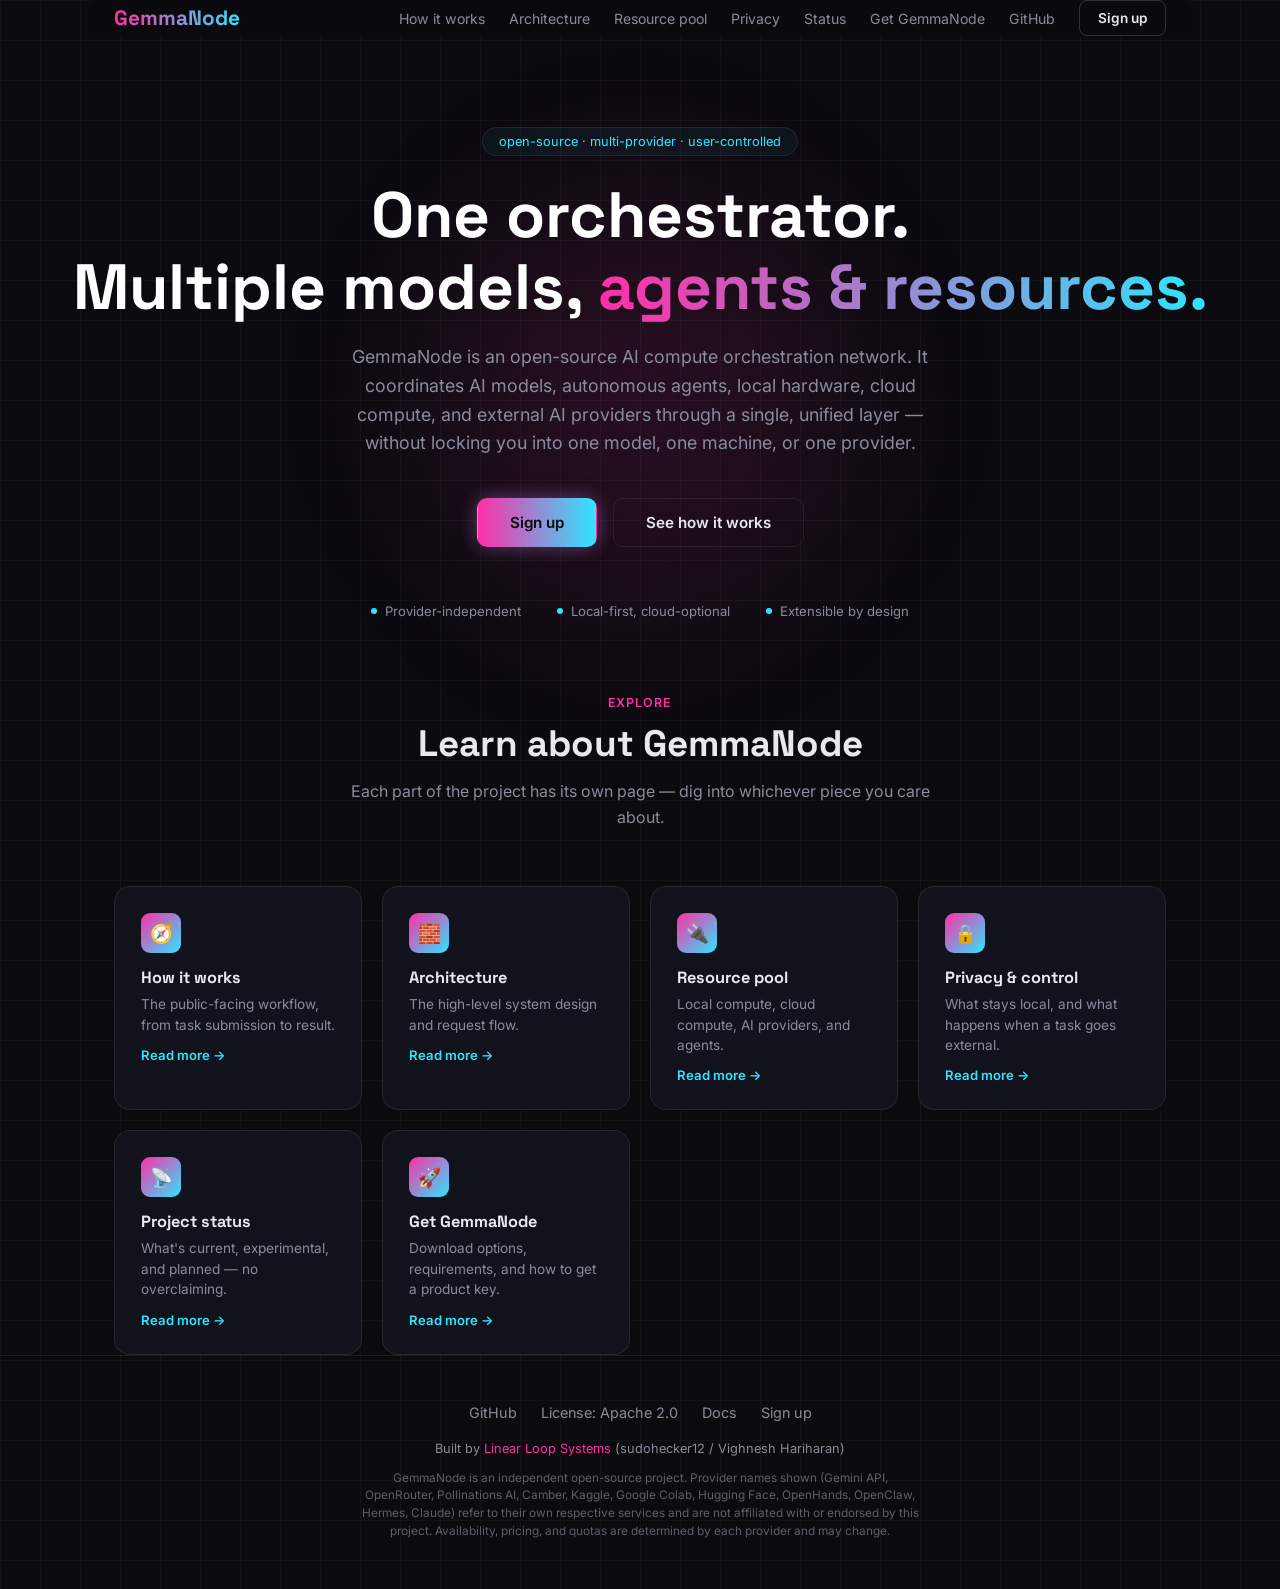
==== commit 4565a586: "Add files via upload" ====
--- a/index.html
+++ b/index.html
@@ -7,263 +7,28 @@
 <meta name="description" content="GemmaNode is an open-source AI compute orchestration network that coordinates AI models, autonomous agents, local hardware, cloud compute, and external AI providers through one unified layer.">
 <meta name="theme-color" content="#0a0a0f">
 <meta property="og:title" content="GemmaNode — AI Compute Orchestration Network">
-<meta property="og:description" content="One orchestrator. Multiple AI models, agents, and compute resources. Open-source, provider-independent, user-controlled.">
+<meta property="og:description" content="GemmaNode is an open-source AI compute orchestration network that coordinates AI models, autonomous agents, local hardware, cloud compute, and external AI providers through one unified layer.">
 <meta property="og:type" content="website">
 <link rel="icon" type="image/svg+xml" href="/logo.svg">
 <link rel="preconnect" href="https://fonts.googleapis.com">
 <link href="https://fonts.googleapis.com/css2?family=Space+Grotesk:wght@400;500;600;700&family=Inter:wght@400;500;600&family=JetBrains+Mono:wght@400;500&display=swap" rel="stylesheet">
-<style>
-  :root{
-    --bg:#0a0a0f;
-    --bg2:#0f0f18;
-    --pink:#ff2ea6;
-    --blue:#2ee6ff;
-    --green:#2eff9d;
-    --orange:#ff9d2e;
-    --text:#e8e8f0;
-    --muted:#8b8b9e;
-    --card:#12121c;
-    --card2:#161622;
-    --border:rgba(255,255,255,0.08);
-    --border-strong:rgba(255,255,255,0.16);
-  }
-  *{margin:0;padding:0;box-sizing:border-box;}
-  html{scroll-behavior:smooth;}
-  body{
-    background:var(--bg);
-    color:var(--text);
-    font-family:'Inter',sans-serif;
-    overflow-x:hidden;
-    background-image:
-      linear-gradient(rgba(255,255,255,0.03) 1px, transparent 1px),
-      linear-gradient(90deg, rgba(255,255,255,0.03) 1px, transparent 1px);
-    background-size:40px 40px;
-  }
-  h1,h2,h3{font-family:'Space Grotesk',sans-serif;}
-  code, .mono{font-family:'JetBrains Mono',monospace;}
-  a{text-decoration:none;color:inherit;}
-  a:focus-visible, button:focus-visible{outline:2px solid var(--blue);outline-offset:3px;border-radius:4px;}
-  .wrap{max-width:1100px;margin:0 auto;padding:0 24px;}
-
-  .skip-link{position:absolute;left:-999px;top:0;background:var(--blue);color:#0a0a0f;padding:10px 18px;border-radius:0 0 8px 0;font-weight:600;z-index:999;}
-  .skip-link:focus{left:0;}
-
-  @media (prefers-reduced-motion: reduce){
-    *{animation-duration:.01ms !important;animation-iteration-count:1 !important;transition-duration:.01ms !important;}
-  }
-
-  nav{display:flex;justify-content:space-between;align-items:center;padding:22px 0;flex-wrap:wrap;gap:14px;position:sticky;top:0;z-index:50;background:rgba(10,10,15,0.75);backdrop-filter:blur(10px);border-bottom:1px solid transparent;}
-  nav.scrolled{border-bottom:1px solid var(--border);}
-  .logo{font-family:'Space Grotesk',sans-serif;font-weight:700;font-size:1.3rem;
-    background:linear-gradient(90deg,var(--pink),var(--blue));
-    -webkit-background-clip:text;background-clip:text;color:transparent;}
-  .nav-links{display:flex;flex-wrap:wrap;align-items:center;}
-  .nav-link{color:var(--muted);font-size:0.88rem;margin-left:24px;transition:color .2s;white-space:nowrap;}
-  .nav-link:hover{color:var(--text);}
-  .nav-cta{margin-left:24px;padding:9px 18px;border-radius:8px;border:1px solid var(--border-strong);font-size:0.85rem;font-weight:600;transition:all .2s;}
-  .nav-cta:hover{border-color:var(--blue);box-shadow:0 0 14px rgba(46,230,255,0.25);}
-
-  .hero{text-align:center;padding:90px 24px 76px;position:relative;}
-  .hero::before{
-    content:"";position:absolute;top:6%;left:50%;transform:translateX(-50%);
-    width:650px;height:650px;
-    background:radial-gradient(circle, rgba(255,46,166,0.14), transparent 70%);
-    filter:blur(40px);z-index:-1;
-  }
-  .badge{display:inline-block;padding:6px 16px;border:1px solid var(--border);
-    border-radius:999px;font-size:0.8rem;color:var(--blue);margin-bottom:24px;
-    background:rgba(46,230,255,0.05);}
-  .hero h1{font-size:clamp(2.3rem,5.6vw,4rem);font-weight:700;line-height:1.12;
-    color:#fff;
-    margin-bottom:20px;}
-  .hero h1 span{
-    background:linear-gradient(90deg,var(--pink),var(--blue));
-    -webkit-background-clip:text;background-clip:text;color:transparent;
-  }
-  .hero p{color:var(--muted);font-size:1.12rem;max-width:600px;margin:0 auto 40px;line-height:1.6;}
-  .btn-row{display:flex;gap:16px;justify-content:center;flex-wrap:wrap;}
-  .btn{
-    padding:14px 32px;border-radius:10px;font-weight:600;font-size:0.95rem;
-    display:inline-block;transition:all .25s ease;border:1px solid transparent;
-  }
-  .btn-primary{
-    background:linear-gradient(90deg,var(--pink),var(--blue));
-    color:#0a0a0f;box-shadow:0 0 20px rgba(255,46,166,0.3),0 0 20px rgba(46,230,255,0.2);
-  }
-  .btn-primary:hover{box-shadow:0 0 34px rgba(255,46,166,0.55),0 0 34px rgba(46,230,255,0.4);transform:translateY(-2px);}
-  .btn-ghost{border-color:var(--border);color:var(--text);}
-  .btn-ghost:hover{border-color:var(--blue);box-shadow:0 0 16px rgba(46,230,255,0.25);}
-
-  /* hero strip stats */
-  .hero-strip{display:flex;justify-content:center;gap:36px;flex-wrap:wrap;margin-top:56px;color:var(--muted);font-size:0.82rem;}
-  .hero-strip div{display:flex;align-items:center;gap:8px;}
-  .hero-strip .dot{width:6px;height:6px;border-radius:50%;background:var(--blue);}
-
-  section{padding:76px 0;}
-  .eyebrow{color:var(--pink);font-size:0.78rem;font-weight:600;letter-spacing:.08em;text-transform:uppercase;margin-bottom:10px;display:block;text-align:center;}
-  .section-title{text-align:center;margin-bottom:48px;}
-  .section-title h2{font-size:clamp(1.6rem,4vw,2.3rem);margin-bottom:12px;}
-  .section-title p{color:var(--muted);font-size:1rem;max-width:620px;margin:0 auto;line-height:1.6;}
-
-  .grid{display:grid;grid-template-columns:repeat(auto-fit,minmax(230px,1fr));gap:22px;}
-  .card{
-    background:var(--card);border:1px solid var(--border);border-radius:16px;
-    padding:28px;transition:all .3s ease;position:relative;overflow:hidden;
-    opacity:0;transform:translateY(16px);animation:fadeIn .6s ease forwards;
-  }
-  .card:nth-child(1){animation-delay:.05s;}
-  .card:nth-child(2){animation-delay:.15s;}
-  .card:nth-child(3){animation-delay:.25s;}
-  .card:nth-child(4){animation-delay:.35s;}
-  .card:nth-child(5){animation-delay:.45s;}
-  @keyframes fadeIn{to{opacity:1;transform:translateY(0);}}
-  .card:hover{
-    border-color:rgba(255,46,166,0.4);
-    box-shadow:0 0 30px rgba(255,46,166,0.12), 0 0 30px rgba(46,230,255,0.08);
-    transform:translateY(-4px);
-  }
-  .card .icon{
-    width:44px;height:44px;border-radius:10px;margin-bottom:16px;
-    background:linear-gradient(135deg,var(--pink),var(--blue));
-    display:flex;align-items:center;justify-content:center;font-size:1.3rem;
-  }
-  .card h3{font-size:1.1rem;margin-bottom:8px;}
-  .card p{color:var(--muted);font-size:0.9rem;line-height:1.55;}
-  .card ul{margin-top:12px;padding-left:0;list-style:none;}
-  .card ul li{color:var(--muted);font-size:0.84rem;padding:4px 0 4px 16px;position:relative;line-height:1.4;}
-  .card ul li::before{content:"›";position:absolute;left:0;color:var(--blue);}
-  .card .tag{display:inline-block;margin-top:14px;padding:3px 10px;border-radius:999px;font-size:0.7rem;font-weight:600;letter-spacing:.02em;}
-  .tag-local{background:rgba(46,230,255,0.1);color:var(--blue);}
-  .tag-cloud{background:rgba(46,255,157,0.1);color:var(--green);}
-  .tag-provider{background:rgba(255,46,166,0.1);color:var(--pink);}
-  .tag-agent{background:rgba(255,157,46,0.1);color:var(--orange);}
-  .tag-escalation{background:rgba(255,255,255,0.08);color:var(--text);}
-
-  .features{background:var(--bg2);border-top:1px solid var(--border);border-bottom:1px solid var(--border);}
-  .feat-grid{display:grid;grid-template-columns:repeat(auto-fit,minmax(240px,1fr));gap:2px;
-    background:var(--border);border:1px solid var(--border);border-radius:16px;overflow:hidden;}
-  .feat{background:var(--bg2);padding:26px;transition:background .25s;}
-  .feat:hover{background:var(--card);}
-  .feat h3{font-size:1rem;margin-bottom:6px;display:flex;align-items:center;gap:8px;}
-  .feat h3::before{content:"◆";color:var(--pink);font-size:0.7rem;}
-  .feat p{color:var(--muted);font-size:0.85rem;line-height:1.5;}
-
-  /* ---- How it works: numbered step flow ---- */
-  .steps{display:flex;flex-direction:column;gap:0;max-width:720px;margin:0 auto;}
-  .step{display:flex;gap:22px;padding:22px 0;position:relative;}
-  .step:not(:last-child)::before{
-    content:"";position:absolute;left:23px;top:56px;bottom:-6px;width:1px;
-    background:linear-gradient(var(--border-strong),transparent);
-  }
-  .step-num{
-    flex:none;width:48px;height:48px;border-radius:50%;
-    background:var(--card2);border:1px solid var(--border-strong);
-    display:flex;align-items:center;justify-content:center;
-    font-family:'Space Grotesk',sans-serif;font-weight:700;font-size:1.05rem;color:var(--blue);
-  }
-  .step-body h3{font-size:1.02rem;margin-bottom:6px;}
-  .step-body p{color:var(--muted);font-size:0.9rem;line-height:1.55;}
-
-  /* ---- Architecture flow diagram ---- */
-  .flow-wrap{background:var(--card);border:1px solid var(--border);border-radius:20px;padding:44px 28px;position:relative;}
-  .flow{display:flex;flex-direction:column;align-items:center;gap:0;}
-  .flow-node{
-    width:100%;max-width:420px;background:var(--card2);border:1px solid var(--border-strong);
-    border-radius:12px;padding:16px 20px;text-align:center;position:relative;z-index:2;
-  }
-  .flow-node.accent{border-color:rgba(46,230,255,0.5);box-shadow:0 0 22px rgba(46,230,255,0.12);}
-  .flow-node.pink{border-color:rgba(255,46,166,0.5);box-shadow:0 0 22px rgba(255,46,166,0.12);}
-  .flow-node h4{font-size:0.95rem;font-weight:600;margin-bottom:3px;}
-  .flow-node span{color:var(--muted);font-size:0.78rem;}
-  .flow-arrow{color:var(--border-strong);font-size:1.4rem;line-height:1;padding:6px 0;}
-  .flow-pool{
-    display:grid;grid-template-columns:repeat(auto-fit,minmax(140px,1fr));gap:10px;
-    width:100%;max-width:640px;margin:4px 0;
-  }
-  .flow-pool .flow-node{max-width:none;padding:12px 14px;}
-  .flow-pool .flow-node h4{font-size:0.82rem;}
-  .flow-pool .flow-node span{font-size:0.72rem;}
-  .flow-branch{
-    display:flex;gap:18px;align-items:stretch;width:100%;max-width:640px;justify-content:center;flex-wrap:wrap;
-  }
-  .flow-branch .flow-col{flex:1;min-width:260px;display:flex;flex-direction:column;align-items:center;}
-  .escalation-note{
-    margin-top:18px;padding:14px 18px;border:1px dashed var(--border-strong);border-radius:10px;
-    color:var(--muted);font-size:0.82rem;text-align:center;max-width:480px;
-  }
-  .escalation-note b{color:var(--orange);}
-
-  /* ---- Status section ---- */
-  .status-grid{display:grid;grid-template-columns:repeat(auto-fit,minmax(260px,1fr));gap:22px;}
-  .status-col{background:var(--card);border:1px solid var(--border);border-radius:16px;padding:26px;}
-  .status-head{display:flex;align-items:center;gap:10px;margin-bottom:16px;}
-  .status-dot{width:10px;height:10px;border-radius:50%;}
-  .dot-current{background:var(--green);box-shadow:0 0 8px var(--green);}
-  .dot-experimental{background:var(--orange);box-shadow:0 0 8px var(--orange);}
-  .dot-planned{background:var(--muted);}
-  .status-head h3{font-size:1rem;}
-  .status-col ul{list-style:none;}
-  .status-col li{color:var(--muted);font-size:0.86rem;padding:7px 0;border-bottom:1px solid var(--border);line-height:1.4;}
-  .status-col li:last-child{border-bottom:none;}
-
-  /* ---- Get started ---- */
-  .get-grid{display:grid;grid-template-columns:repeat(auto-fit,minmax(220px,1fr));gap:20px;margin-bottom:40px;}
-  .get-card{background:var(--card);border:1px solid var(--border);border-radius:16px;padding:26px;text-align:center;transition:all .25s;}
-  .get-card:hover{border-color:var(--border-strong);transform:translateY(-3px);}
-  .get-card .icon{width:44px;height:44px;margin:0 auto 14px;border-radius:10px;
-    background:linear-gradient(135deg,var(--pink),var(--blue));display:flex;align-items:center;justify-content:center;font-size:1.3rem;}
-  .get-card h3{font-size:1rem;margin-bottom:6px;}
-  .get-card p{color:var(--muted);font-size:0.84rem;margin-bottom:16px;line-height:1.5;}
-  .get-card a.btn{padding:9px 20px;font-size:0.84rem;}
-
-  .req-box{background:var(--bg2);border:1px solid var(--border);border-radius:16px;padding:30px;}
-  .req-box h3{font-size:1rem;margin-bottom:16px;}
-  .req-list{list-style:none;display:grid;grid-template-columns:repeat(auto-fit,minmax(220px,1fr));gap:12px;}
-  .req-list li{color:var(--muted);font-size:0.86rem;padding-left:18px;position:relative;line-height:1.4;}
-  .req-list li::before{content:"—";position:absolute;left:0;color:var(--blue);}
-
-  .note-box{
-    background:rgba(46,230,255,0.04);border:1px solid rgba(46,230,255,0.25);border-radius:14px;
-    padding:18px 22px;font-size:0.86rem;color:var(--muted);line-height:1.6;margin-top:32px;
-  }
-  .note-box b{color:var(--text);}
-
-  footer{padding:48px 24px;text-align:center;border-top:1px solid var(--border);}
-  footer .foot-links{display:flex;gap:24px;justify-content:center;margin-bottom:20px;flex-wrap:wrap;}
-  footer .foot-links a{color:var(--muted);font-size:0.9rem;transition:color .2s;}
-  footer .foot-links a:hover{color:var(--blue);}
-  footer .credit{color:var(--muted);font-size:0.8rem;margin-bottom:6px;}
-  footer .credit span{color:var(--pink);}
-  footer .disclosure{color:var(--muted);opacity:.65;font-size:0.74rem;max-width:560px;margin:14px auto 0;line-height:1.5;}
-
-  @media(max-width:700px){
-    .flow-branch{flex-direction:column;align-items:center;}
-  }
-  @media(max-width:600px){
-    nav{flex-direction:column;gap:12px;}
-    .nav-links{justify-content:center;}
-    .nav-link{margin:0 10px;}
-    .nav-cta{margin:8px 0 0;}
-    .btn-row{flex-direction:column;align-items:center;}
-    .hero-strip{gap:18px;}
-  }
-</style>
+<link rel="stylesheet" href="styles.css">
 </head>
 <body>
 <a href="#main" class="skip-link">Skip to content</a>
-
 <nav class="wrap" id="site-nav">
-  <div class="logo">GemmaNode</div>
+  <a class="logo" href="index.html">GemmaNode</a>
   <div class="nav-links">
-    <a class="nav-link" href="#how">How it works</a>
-    <a class="nav-link" href="#architecture">Architecture</a>
-    <a class="nav-link" href="#resources">Resource pool</a>
-    <a class="nav-link" href="#privacy">Privacy</a>
-    <a class="nav-link" href="#status">Status</a>
-    <a class="nav-cta" href="https://github.com/Linear-Loop-Systems/GemmaNode">GitHub</a>
+    <a class="nav-link" href="how-it-works.html">How it works</a>
+    <a class="nav-link" href="architecture.html">Architecture</a>
+    <a class="nav-link" href="resources.html">Resource pool</a>
+    <a class="nav-link" href="privacy.html">Privacy</a>
+    <a class="nav-link" href="status.html">Status</a>
+    <a class="nav-link" href="get-started.html">Get GemmaNode</a>
+    <a class="nav-link" href="https://github.com/Linear-Loop-Systems/GemmaNode">GitHub</a>
+    <a class="nav-cta" href="signup.html">Sign up</a>
   </div>
 </nav>
-
 <main id="main">
 
 <section class="hero">
@@ -271,8 +36,8 @@
   <h1>One orchestrator.<br>Multiple models, <span>agents &amp; resources.</span></h1>
   <p>GemmaNode is an open-source AI compute orchestration network. It coordinates AI models, autonomous agents, local hardware, cloud compute, and external AI providers through a single, unified layer — without locking you into one model, one machine, or one provider.</p>
   <div class="btn-row">
-    <a href="https://github.com/Linear-Loop-Systems/GemmaNode" class="btn btn-primary">View on GitHub</a>
-    <a href="#how" class="btn btn-ghost">See how it works</a>
+    <a href="signup.html" class="btn btn-primary">Sign up</a>
+    <a href="how-it-works.html" class="btn btn-ghost">See how it works</a>
   </div>
   <div class="hero-strip">
     <div><span class="dot"></span>Provider-independent</div>
@@ -281,327 +46,62 @@
   </div>
 </section>
 
-<section id="how" class="wrap">
-  <span class="eyebrow">Workflow</span>
+<section class="wrap">
+  <span class="eyebrow">Explore</span>
   <div class="section-title">
-    <h2>How it works</h2>
-    <p>At a high level, a task moves through the same general path every time — the specific resource it lands on depends on what the task needs and what's available.</p>
+    <h2>Learn about GemmaNode</h2>
+    <p>Each part of the project has its own page — dig into whichever piece you care about.</p>
   </div>
-  <div class="steps">
-    <div class="step">
-      <div class="step-num">1</div>
-      <div class="step-body">
-        <h3>You submit a task</h3>
-        <p>Through the web app, desktop client, mobile client, or API/CLI — one place to describe what you need done.</p>
-      </div>
-    </div>
-    <div class="step">
-      <div class="step-num">2</div>
-      <div class="step-body">
-        <h3>GemmaNode analyzes the task</h3>
-        <p>The request is reviewed at a high level to understand its general nature — coding, research, generation, analysis, and so on.</p>
-      </div>
-    </div>
-    <div class="step">
-      <div class="step-num">3</div>
-      <div class="step-body">
-        <h3>Available resources are considered</h3>
-        <p>GemmaNode looks at what's currently available across the resource pool — local hardware, cloud compute, AI providers, and agent frameworks.</p>
-      </div>
-    </div>
-    <div class="step">
-      <div class="step-num">4</div>
-      <div class="step-body">
-        <h3>Work is assigned to a suitable resource</h3>
-        <p>Based on general factors like capability, availability, and cost. The exact selection logic is internal — this page describes what happens, not how it's computed.</p>
-      </div>
-    </div>
-    <div class="step">
-      <div class="step-num">5</div>
-      <div class="step-body">
-        <h3>Independent work can run concurrently</h3>
-        <p>When resources allow, multiple agents or parts of a task can execute in parallel rather than strictly one at a time.</p>
-      </div>
-    </div>
-    <div class="step">
-      <div class="step-num">6</div>
-      <div class="step-body">
-        <h3>Results come back to you</h3>
-        <p>Output is collected, consolidated, and returned through whichever client you started from.</p>
-      </div>
-    </div>
-  </div>
-  <div class="note-box">
-    <b>Difficult or uncertain tasks</b> can optionally be escalated for manual review by a stronger model rather than forced through an automated path that isn't working. This is a deliberate fallback, not the default route for routine work.
+  <div class="home-links">
+    <a class="home-link-card" href="how-it-works.html">
+      <div class="icon">🧭</div>
+      <h3>How it works</h3>
+      <p>The public-facing workflow, from task submission to result.</p>
+      <div class="arrow">Read more →</div>
+    </a>
+    <a class="home-link-card" href="architecture.html">
+      <div class="icon">🧱</div>
+      <h3>Architecture</h3>
+      <p>The high-level system design and request flow.</p>
+      <div class="arrow">Read more →</div>
+    </a>
+    <a class="home-link-card" href="resources.html">
+      <div class="icon">🔌</div>
+      <h3>Resource pool</h3>
+      <p>Local compute, cloud compute, AI providers, and agents.</p>
+      <div class="arrow">Read more →</div>
+    </a>
+    <a class="home-link-card" href="privacy.html">
+      <div class="icon">🔒</div>
+      <h3>Privacy &amp; control</h3>
+      <p>What stays local, and what happens when a task goes external.</p>
+      <div class="arrow">Read more →</div>
+    </a>
+    <a class="home-link-card" href="status.html">
+      <div class="icon">📡</div>
+      <h3>Project status</h3>
+      <p>What's current, experimental, and planned — no overclaiming.</p>
+      <div class="arrow">Read more →</div>
+    </a>
+    <a class="home-link-card" href="get-started.html">
+      <div class="icon">🚀</div>
+      <h3>Get GemmaNode</h3>
+      <p>Download options, requirements, and how to get a product key.</p>
+      <div class="arrow">Read more →</div>
+    </a>
   </div>
 </section>
-
-<section id="architecture" class="features">
-  <div class="wrap">
-    <span class="eyebrow">System design</span>
-    <div class="section-title">
-      <h2>Architecture overview</h2>
-      <p>The public shape of the system — how a request moves from you to a resource and back. Internal routing logic, scheduling heuristics, and infrastructure details are intentionally left out of this diagram.</p>
-    </div>
-
-    <div class="flow-wrap">
-      <div class="flow">
-        <div class="flow-node accent"><h4>User</h4><span>Web app · Desktop · Mobile · API/CLI</span></div>
-        <div class="flow-arrow">↓</div>
-        <div class="flow-node pink"><h4>GemmaNode Orchestrator</h4><span>Task analysis &amp; resource evaluation</span></div>
-        <div class="flow-arrow">↓</div>
-        <div class="flow-node"><h4>Resource Pool</h4><span>Matched against available capacity</span></div>
-        <div class="flow-arrow">↓</div>
-        <div class="flow-pool">
-          <div class="flow-node"><h4>Local Compute</h4><span>Your hardware</span></div>
-          <div class="flow-node"><h4>Cloud Compute</h4><span>Remote capacity</span></div>
-          <div class="flow-node"><h4>AI Providers</h4><span>External models</span></div>
-          <div class="flow-node"><h4>Agents</h4><span>Multi-step execution</span></div>
-        </div>
-        <div class="flow-arrow">↓</div>
-        <div class="flow-node accent"><h4>Execution</h4><span>Task carried out, results collected</span></div>
-        <div class="flow-arrow">↓</div>
-        <div class="flow-node pink"><h4>Result → You</h4><span>Returned to your originating client</span></div>
-      </div>
-      <div class="escalation-note">
-        <b>Manual escalation:</b> complex, failing, or uncertain tasks can be routed to Claude for review — kept separate from the automated pool, not wired into every step by default.
-      </div>
-    </div>
-  </div>
-</section>
-
-<section id="resources" class="wrap">
-  <span class="eyebrow">Capabilities</span>
-  <div class="section-title">
-    <h2>Resource pool</h2>
-    <p>GemmaNode works with a broad, extensible pool of resources. Availability, quotas, and pricing for any third-party resource are set by that provider and can change — nothing here is a permanent guarantee.</p>
-  </div>
-  <div class="grid">
-    <div class="card">
-      <div class="icon">💻</div>
-      <h3>Local Compute</h3>
-      <p>Run workloads on your own hardware — private, low-latency execution when available.</p>
-      <ul><li>Your CPU / GPU / RAM</li></ul>
-      <span class="tag tag-local">Local</span>
-    </div>
-    <div class="card">
-      <div class="icon">☁️</div>
-      <h3>Cloud Compute</h3>
-      <p>Draw on compatible remote compute when extra capacity is useful, subject to each platform's own limits.</p>
-      <ul>
-        <li>Camber</li>
-        <li>Kaggle</li>
-        <li>Google Colab</li>
-        <li>Hugging Face</li>
-      </ul>
-      <span class="tag tag-cloud">Cloud</span>
-    </div>
-    <div class="card">
-      <div class="icon">🔌</div>
-      <h3>AI Providers</h3>
-      <p>Use external AI APIs for suitable workloads, respecting each provider's own terms and quotas.</p>
-      <ul>
-        <li>Gemini API</li>
-        <li>OpenRouter</li>
-        <li>Pollinations AI</li>
-      </ul>
-      <span class="tag tag-provider">Provider</span>
-    </div>
-    <div class="card">
-      <div class="icon">🤖</div>
-      <h3>Autonomous Agents</h3>
-      <p>Multi-step, tool-using execution for tasks that need more than a single model call.</p>
-      <ul>
-        <li>OpenHands</li>
-        <li>OpenClaw</li>
-        <li>Hermes</li>
-      </ul>
-      <span class="tag tag-agent">Agent</span>
-    </div>
-    <div class="card">
-      <div class="icon">🧭</div>
-      <h3>Manual Escalation</h3>
-      <p>Complex or uncertain tasks can optionally be escalated to a stronger model for human-reviewed handling.</p>
-      <ul><li>Claude</li></ul>
-      <span class="tag tag-escalation">Escalation</span>
-    </div>
-  </div>
-  <div class="note-box">
-    <b>Provider independence:</b> resources can be added, removed, or swapped in the pool without changing how you interact with GemmaNode. No single vendor is a hard dependency.
-  </div>
-</section>
-
-<section class="features">
-  <div class="wrap">
-    <span class="eyebrow">Cost &amp; control</span>
-    <div class="section-title">
-      <h2>Built on free &amp; user-controlled resources</h2>
-      <p>GemmaNode is designed to make the most of free tiers, open-weight models, and your own hardware — not to promise unlimited free compute forever.</p>
-    </div>
-    <div class="feat-grid">
-      <div class="feat"><h3>Free-tier aware</h3><p>Designed to make good use of free and low-cost resources, while respecting each provider's own limits and policies.</p></div>
-      <div class="feat"><h3>BYOK</h3><p>Bring your own keys where a provider requires one — nothing shared, nothing hardcoded.</p></div>
-      <div class="feat"><h3>No forced subscription</h3><p>The core, self-hosted experience isn't metered by GemmaNode itself.</p></div>
-      <div class="feat"><h3>Your hardware counts</h3><p>Local compute is a first-class resource, not an afterthought — useful even without a dedicated GPU.</p></div>
-      <div class="feat"><h3>Provider limits still apply</h3><p>Free tiers, quotas, and pricing are set by each provider and can change at any time.</p></div>
-      <div class="feat"><h3>No hidden metering</h3><p>You can see which resource handled a task — no silent switch to a paid tier without your setup allowing it.</p></div>
-    </div>
-  </div>
-</section>
-
-<section id="privacy" class="wrap">
-  <span class="eyebrow">Privacy &amp; control</span>
-  <div class="section-title">
-    <h2>Local by default, external when you choose</h2>
-    <p>What stays on your machine and what doesn't depends on which resource actually handles a task.</p>
-  </div>
-  <div class="grid" style="grid-template-columns:repeat(auto-fit,minmax(280px,1fr));">
-    <div class="card">
-      <div class="icon">🔒</div>
-      <h3>Local resources</h3>
-      <p>When a task runs on your own hardware, your code and files can stay on your machine according to how you've configured GemmaNode.</p>
-    </div>
-    <div class="card">
-      <div class="icon">🌐</div>
-      <h3>External providers</h3>
-      <p>When a task is sent to an external AI provider or cloud resource, the relevant data leaves your machine and is subject to that provider's own service and terms.</p>
-    </div>
-  </div>
-  <div class="note-box">
-    We don't promise privacy guarantees beyond what the actual configuration provides. If a task is routed externally, treat it the same way you would treat sending that data directly to that provider.
-  </div>
-</section>
-
-<section class="features">
-  <div class="wrap">
-    <span class="eyebrow">For developers</span>
-    <div class="section-title">
-      <h2>Built to evolve with the AI ecosystem</h2>
-      <p>GemmaNode's provider and agent boundaries are designed to be swappable, not hardcoded.</p>
-    </div>
-    <div class="feat-grid">
-      <div class="feat"><h3>New models</h3><p>Additional models can be added to the pool as they become useful.</p></div>
-      <div class="feat"><h3>New AI providers</h3><p>Providers beyond the current set can be integrated over time.</p></div>
-      <div class="feat"><h3>New compute resources</h3><p>Additional local or cloud compute sources can be supported.</p></div>
-      <div class="feat"><h3>New agent frameworks</h3><p>The agent layer isn't limited to what's currently listed.</p></div>
-      <div class="feat"><h3>Open source</h3><p>Fully inspectable code, free to fork, audit, and extend.</p></div>
-      <div class="feat"><h3>No black boxes</h3><p>What's public stays high-level by design — but nothing is hidden about how to contribute.</p></div>
-    </div>
-  </div>
-</section>
-
-<section id="status" class="wrap">
-  <span class="eyebrow">Transparency</span>
-  <div class="section-title">
-    <h2>Project status</h2>
-    <p>GemmaNode is under active development. This is an honest snapshot, not a roadmap promise.</p>
-  </div>
-  <div class="status-grid">
-    <div class="status-col">
-      <div class="status-head"><span class="status-dot dot-current"></span><h3>Current</h3></div>
-      <ul>
-        <li>Local orchestration on your own hardware</li>
-        <li>Coordination across multiple free/open AI models</li>
-        <li>BYOK-based provider configuration</li>
-        <li>Open-source codebase on GitHub</li>
-      </ul>
-    </div>
-    <div class="status-col">
-      <div class="status-head"><span class="status-dot dot-experimental"></span><h3>Experimental</h3></div>
-      <ul>
-        <li>Cloud/remote compute integrations</li>
-        <li>Autonomous agent framework support</li>
-        <li>Parallel multi-agent task execution</li>
-        <li>Remote wake / resume of queued tasks</li>
-      </ul>
-    </div>
-    <div class="status-col">
-      <div class="status-head"><span class="status-dot dot-planned"></span><h3>Planned</h3></div>
-      <ul>
-        <li>Broader provider &amp; agent marketplace</li>
-        <li>Packaged installer distribution</li>
-        <li>Expanded monitoring &amp; task history UI</li>
-        <li>Public documentation site</li>
-      </ul>
-    </div>
-  </div>
-</section>
-
-<section class="features" id="get-started">
-  <div class="wrap">
-    <span class="eyebrow">Get GemmaNode</span>
-    <div class="section-title">
-      <h2>Get GemmaNode</h2>
-      <p>GemmaNode is open-source. Get the code, read the docs, or grab the packaged installer once it's published.</p>
-    </div>
-    <div class="get-grid">
-      <div class="get-card">
-        <div class="icon">🪟</div>
-        <h3>Microsoft Store</h3>
-        <p>Primary installation option once published.</p>
-        <a class="btn btn-ghost" href="YOUR_STORE_URL">Coming soon</a>
-      </div>
-      <div class="get-card">
-        <div class="icon">🐙</div>
-        <h3>GitHub</h3>
-        <p>Source code, issues, and releases.</p>
-        <a class="btn btn-ghost" href="https://github.com/Linear-Loop-Systems/GemmaNode">View repo</a>
-      </div>
-      <div class="get-card">
-        <div class="icon">📘</div>
-        <h3>Documentation</h3>
-        <p>Setup, configuration, and provider guides.</p>
-        <a class="btn btn-ghost" href="YOUR_DOCS_URL">Read docs</a>
-      </div>
-    </div>
-    <div class="req-box">
-      <h3>Requirements</h3>
-      <ul class="req-list">
-        <li>Windows (primary supported OS)</li>
-        <li>Dedicated GPU optional — CPU inference supported</li>
-        <li>Local model runtime (e.g. Ollama) for on-device models</li>
-        <li>Internet connection for any external provider or cloud resource</li>
-      </ul>
-    </div>
-  </div>
-</section>
-
 </main>
-
 <footer>
   <div class="foot-links">
     <a href="https://github.com/Linear-Loop-Systems/GemmaNode">GitHub</a>
     <a href="YOUR_LICENSE_URL">License: Apache 2.0</a>
     <a href="YOUR_DOCS_URL">Docs</a>
+    <a href="signup.html">Sign up</a>
   </div>
   <div class="credit">Built by <span>Linear Loop Systems</span> (sudohecker12 / Vighnesh Hariharan)</div>
   <p class="disclosure">GemmaNode is an independent open-source project. Provider names shown (Gemini API, OpenRouter, Pollinations AI, Camber, Kaggle, Google Colab, Hugging Face, OpenHands, OpenClaw, Hermes, Claude) refer to their own respective services and are not affiliated with or endorsed by this project. Availability, pricing, and quotas are determined by each provider and may change.</p>
 </footer>
-
-<script>
-  // Sticky nav shadow on scroll
-  const nav = document.getElementById('site-nav');
-  window.addEventListener('scroll', () => {
-    nav.classList.toggle('scrolled', window.scrollY > 8);
-  }, { passive: true });
-
-  // Reveal cards/sections on scroll (progressive, respects reduced motion)
-  const prefersReduced = window.matchMedia('(prefers-reduced-motion: reduce)').matches;
-  if (!prefersReduced && 'IntersectionObserver' in window) {
-    const io = new IntersectionObserver((entries) => {
-      entries.forEach(e => {
-        if (e.isIntersecting) {
-          e.target.style.animationPlayState = 'running';
-          io.unobserve(e.target);
-        }
-      });
-    }, { threshold: 0.15 });
-    document.querySelectorAll('.card').forEach(el => {
-      el.style.animationPlayState = 'paused';
-      io.observe(el);
-    });
-  }
-</script>
-
+<script src="app.js"></script>
 </body>
 </html>
--- a/styles.css
+++ b/styles.css
@@ -0,0 +1,298 @@
+:root{
+    --bg:#0a0a0f;
+    --bg2:#0f0f18;
+    --pink:#ff2ea6;
+    --blue:#2ee6ff;
+    --green:#2eff9d;
+    --orange:#ff9d2e;
+    --text:#e8e8f0;
+    --muted:#8b8b9e;
+    --card:#12121c;
+    --card2:#161622;
+    --border:rgba(255,255,255,0.08);
+    --border-strong:rgba(255,255,255,0.16);
+  }
+  *{margin:0;padding:0;box-sizing:border-box;}
+  html{scroll-behavior:smooth;}
+  body{
+    background:var(--bg);
+    color:var(--text);
+    font-family:'Inter',sans-serif;
+    overflow-x:hidden;
+    background-image:
+      linear-gradient(rgba(255,255,255,0.03) 1px, transparent 1px),
+      linear-gradient(90deg, rgba(255,255,255,0.03) 1px, transparent 1px);
+    background-size:40px 40px;
+  }
+  h1,h2,h3{font-family:'Space Grotesk',sans-serif;}
+  code, .mono{font-family:'JetBrains Mono',monospace;}
+  a{text-decoration:none;color:inherit;}
+  a:focus-visible, button:focus-visible{outline:2px solid var(--blue);outline-offset:3px;border-radius:4px;}
+  .wrap{max-width:1100px;margin:0 auto;padding:0 24px;}
+
+  .skip-link{position:absolute;left:-999px;top:0;background:var(--blue);color:#0a0a0f;padding:10px 18px;border-radius:0 0 8px 0;font-weight:600;z-index:999;}
+  .skip-link:focus{left:0;}
+
+  @media (prefers-reduced-motion: reduce){
+    *{animation-duration:.01ms !important;animation-iteration-count:1 !important;transition-duration:.01ms !important;}
+  }
+
+  nav{display:flex;justify-content:space-between;align-items:center;padding:22px 0;flex-wrap:wrap;gap:14px;position:sticky;top:0;z-index:50;background:rgba(10,10,15,0.75);backdrop-filter:blur(10px);border-bottom:1px solid transparent;}
+  nav.scrolled{border-bottom:1px solid var(--border);}
+  .logo{font-family:'Space Grotesk',sans-serif;font-weight:700;font-size:1.3rem;
+    background:linear-gradient(90deg,var(--pink),var(--blue));
+    -webkit-background-clip:text;background-clip:text;color:transparent;}
+  .nav-links{display:flex;flex-wrap:wrap;align-items:center;}
+  .nav-link{color:var(--muted);font-size:0.88rem;margin-left:24px;transition:color .2s;white-space:nowrap;}
+  .nav-link:hover{color:var(--text);}
+  .nav-cta{margin-left:24px;padding:9px 18px;border-radius:8px;border:1px solid var(--border-strong);font-size:0.85rem;font-weight:600;transition:all .2s;}
+  .nav-cta:hover{border-color:var(--blue);box-shadow:0 0 14px rgba(46,230,255,0.25);}
+
+  .hero{text-align:center;padding:90px 24px 76px;position:relative;}
+  .hero::before{
+    content:"";position:absolute;top:6%;left:50%;transform:translateX(-50%);
+    width:650px;height:650px;
+    background:radial-gradient(circle, rgba(255,46,166,0.14), transparent 70%);
+    filter:blur(40px);z-index:-1;
+  }
+  .badge{display:inline-block;padding:6px 16px;border:1px solid var(--border);
+    border-radius:999px;font-size:0.8rem;color:var(--blue);margin-bottom:24px;
+    background:rgba(46,230,255,0.05);}
+  .hero h1{font-size:clamp(2.3rem,5.6vw,4rem);font-weight:700;line-height:1.12;
+    color:#fff;
+    margin-bottom:20px;}
+  .hero h1 span{
+    background:linear-gradient(90deg,var(--pink),var(--blue));
+    -webkit-background-clip:text;background-clip:text;color:transparent;
+  }
+  .hero p{color:var(--muted);font-size:1.12rem;max-width:600px;margin:0 auto 40px;line-height:1.6;}
+  .btn-row{display:flex;gap:16px;justify-content:center;flex-wrap:wrap;}
+  .btn{
+    padding:14px 32px;border-radius:10px;font-weight:600;font-size:0.95rem;
+    display:inline-block;transition:all .25s ease;border:1px solid transparent;
+  }
+  .btn-primary{
+    background:linear-gradient(90deg,var(--pink),var(--blue));
+    color:#0a0a0f;box-shadow:0 0 20px rgba(255,46,166,0.3),0 0 20px rgba(46,230,255,0.2);
+  }
+  .btn-primary:hover{box-shadow:0 0 34px rgba(255,46,166,0.55),0 0 34px rgba(46,230,255,0.4);transform:translateY(-2px);}
+  .btn-ghost{border-color:var(--border);color:var(--text);}
+  .btn-ghost:hover{border-color:var(--blue);box-shadow:0 0 16px rgba(46,230,255,0.25);}
+
+  /* hero strip stats */
+  .hero-strip{display:flex;justify-content:center;gap:36px;flex-wrap:wrap;margin-top:56px;color:var(--muted);font-size:0.82rem;}
+  .hero-strip div{display:flex;align-items:center;gap:8px;}
+  .hero-strip .dot{width:6px;height:6px;border-radius:50%;background:var(--blue);}
+
+  section{padding:76px 0;}
+  .eyebrow{color:var(--pink);font-size:0.78rem;font-weight:600;letter-spacing:.08em;text-transform:uppercase;margin-bottom:10px;display:block;text-align:center;}
+  .section-title{text-align:center;margin-bottom:48px;}
+  .section-title h2{font-size:clamp(1.6rem,4vw,2.3rem);margin-bottom:12px;}
+  .section-title p{color:var(--muted);font-size:1rem;max-width:620px;margin:0 auto;line-height:1.6;}
+
+  .grid{display:grid;grid-template-columns:repeat(auto-fit,minmax(230px,1fr));gap:22px;}
+  .card{
+    background:var(--card);border:1px solid var(--border);border-radius:16px;
+    padding:28px;transition:all .3s ease;position:relative;overflow:hidden;
+    opacity:0;transform:translateY(16px);animation:fadeIn .6s ease forwards;
+  }
+  .card:nth-child(1){animation-delay:.05s;}
+  .card:nth-child(2){animation-delay:.15s;}
+  .card:nth-child(3){animation-delay:.25s;}
+  .card:nth-child(4){animation-delay:.35s;}
+  .card:nth-child(5){animation-delay:.45s;}
+  @keyframes fadeIn{to{opacity:1;transform:translateY(0);}}
+  .card:hover{
+    border-color:rgba(255,46,166,0.4);
+    box-shadow:0 0 30px rgba(255,46,166,0.12), 0 0 30px rgba(46,230,255,0.08);
+    transform:translateY(-4px);
+  }
+  .card .icon{
+    width:44px;height:44px;border-radius:10px;margin-bottom:16px;
+    background:linear-gradient(135deg,var(--pink),var(--blue));
+    display:flex;align-items:center;justify-content:center;font-size:1.3rem;
+  }
+  .card h3{font-size:1.1rem;margin-bottom:8px;}
+  .card p{color:var(--muted);font-size:0.9rem;line-height:1.55;}
+  .card ul{margin-top:12px;padding-left:0;list-style:none;}
+  .card ul li{color:var(--muted);font-size:0.84rem;padding:4px 0 4px 16px;position:relative;line-height:1.4;}
+  .card ul li::before{content:"›";position:absolute;left:0;color:var(--blue);}
+  .card .tag{display:inline-block;margin-top:14px;padding:3px 10px;border-radius:999px;font-size:0.7rem;font-weight:600;letter-spacing:.02em;}
+  .tag-local{background:rgba(46,230,255,0.1);color:var(--blue);}
+  .tag-cloud{background:rgba(46,255,157,0.1);color:var(--green);}
+  .tag-provider{background:rgba(255,46,166,0.1);color:var(--pink);}
+  .tag-agent{background:rgba(255,157,46,0.1);color:var(--orange);}
+  .tag-escalation{background:rgba(255,255,255,0.08);color:var(--text);}
+
+  .features{background:var(--bg2);border-top:1px solid var(--border);border-bottom:1px solid var(--border);}
+  .feat-grid{display:grid;grid-template-columns:repeat(auto-fit,minmax(240px,1fr));gap:2px;
+    background:var(--border);border:1px solid var(--border);border-radius:16px;overflow:hidden;}
+  .feat{background:var(--bg2);padding:26px;transition:background .25s;}
+  .feat:hover{background:var(--card);}
+  .feat h3{font-size:1rem;margin-bottom:6px;display:flex;align-items:center;gap:8px;}
+  .feat h3::before{content:"◆";color:var(--pink);font-size:0.7rem;}
+  .feat p{color:var(--muted);font-size:0.85rem;line-height:1.5;}
+
+  /* ---- How it works: numbered step flow ---- */
+  .steps{display:flex;flex-direction:column;gap:0;max-width:720px;margin:0 auto;}
+  .step{display:flex;gap:22px;padding:22px 0;position:relative;}
+  .step:not(:last-child)::before{
+    content:"";position:absolute;left:23px;top:56px;bottom:-6px;width:1px;
+    background:linear-gradient(var(--border-strong),transparent);
+  }
+  .step-num{
+    flex:none;width:48px;height:48px;border-radius:50%;
+    background:var(--card2);border:1px solid var(--border-strong);
+    display:flex;align-items:center;justify-content:center;
+    font-family:'Space Grotesk',sans-serif;font-weight:700;font-size:1.05rem;color:var(--blue);
+  }
+  .step-body h3{font-size:1.02rem;margin-bottom:6px;}
+  .step-body p{color:var(--muted);font-size:0.9rem;line-height:1.55;}
+
+  /* ---- Architecture flow diagram ---- */
+  .flow-wrap{background:var(--card);border:1px solid var(--border);border-radius:20px;padding:44px 28px;position:relative;}
+  .flow{display:flex;flex-direction:column;align-items:center;gap:0;}
+  .flow-node{
+    width:100%;max-width:420px;background:var(--card2);border:1px solid var(--border-strong);
+    border-radius:12px;padding:16px 20px;text-align:center;position:relative;z-index:2;
+  }
+  .flow-node.accent{border-color:rgba(46,230,255,0.5);box-shadow:0 0 22px rgba(46,230,255,0.12);}
+  .flow-node.pink{border-color:rgba(255,46,166,0.5);box-shadow:0 0 22px rgba(255,46,166,0.12);}
+  .flow-node h4{font-size:0.95rem;font-weight:600;margin-bottom:3px;}
+  .flow-node span{color:var(--muted);font-size:0.78rem;}
+  .flow-arrow{color:var(--border-strong);font-size:1.4rem;line-height:1;padding:6px 0;}
+  .flow-pool{
+    display:grid;grid-template-columns:repeat(auto-fit,minmax(140px,1fr));gap:10px;
+    width:100%;max-width:640px;margin:4px 0;
+  }
+  .flow-pool .flow-node{max-width:none;padding:12px 14px;}
+  .flow-pool .flow-node h4{font-size:0.82rem;}
+  .flow-pool .flow-node span{font-size:0.72rem;}
+  .flow-branch{
+    display:flex;gap:18px;align-items:stretch;width:100%;max-width:640px;justify-content:center;flex-wrap:wrap;
+  }
+  .flow-branch .flow-col{flex:1;min-width:260px;display:flex;flex-direction:column;align-items:center;}
+  .escalation-note{
+    margin-top:18px;padding:14px 18px;border:1px dashed var(--border-strong);border-radius:10px;
+    color:var(--muted);font-size:0.82rem;text-align:center;max-width:480px;
+  }
+  .escalation-note b{color:var(--orange);}
+
+  /* ---- Status section ---- */
+  .status-grid{display:grid;grid-template-columns:repeat(auto-fit,minmax(260px,1fr));gap:22px;}
+  .status-col{background:var(--card);border:1px solid var(--border);border-radius:16px;padding:26px;}
+  .status-head{display:flex;align-items:center;gap:10px;margin-bottom:16px;}
+  .status-dot{width:10px;height:10px;border-radius:50%;}
+  .dot-current{background:var(--green);box-shadow:0 0 8px var(--green);}
+  .dot-experimental{background:var(--orange);box-shadow:0 0 8px var(--orange);}
+  .dot-planned{background:var(--muted);}
+  .status-head h3{font-size:1rem;}
+  .status-col ul{list-style:none;}
+  .status-col li{color:var(--muted);font-size:0.86rem;padding:7px 0;border-bottom:1px solid var(--border);line-height:1.4;}
+  .status-col li:last-child{border-bottom:none;}
+
+  /* ---- Get started ---- */
+  .get-grid{display:grid;grid-template-columns:repeat(auto-fit,minmax(220px,1fr));gap:20px;margin-bottom:40px;}
+  .get-card{background:var(--card);border:1px solid var(--border);border-radius:16px;padding:26px;text-align:center;transition:all .25s;}
+  .get-card:hover{border-color:var(--border-strong);transform:translateY(-3px);}
+  .get-card .icon{width:44px;height:44px;margin:0 auto 14px;border-radius:10px;
+    background:linear-gradient(135deg,var(--pink),var(--blue));display:flex;align-items:center;justify-content:center;font-size:1.3rem;}
+  .get-card h3{font-size:1rem;margin-bottom:6px;}
+  .get-card p{color:var(--muted);font-size:0.84rem;margin-bottom:16px;line-height:1.5;}
+  .get-card a.btn{padding:9px 20px;font-size:0.84rem;}
+
+  .req-box{background:var(--bg2);border:1px solid var(--border);border-radius:16px;padding:30px;}
+  .req-box h3{font-size:1rem;margin-bottom:16px;}
+  .req-list{list-style:none;display:grid;grid-template-columns:repeat(auto-fit,minmax(220px,1fr));gap:12px;}
+  .req-list li{color:var(--muted);font-size:0.86rem;padding-left:18px;position:relative;line-height:1.4;}
+  .req-list li::before{content:"—";position:absolute;left:0;color:var(--blue);}
+
+  .key-box{background:var(--card);border:1px solid var(--border-strong);border-radius:16px;padding:30px;margin-bottom:24px;}
+  .key-box h3{font-size:1.05rem;margin-bottom:6px;}
+  .key-box p{color:var(--muted);font-size:0.86rem;margin-bottom:18px;line-height:1.5;}
+  .key-form{display:flex;gap:10px;flex-wrap:wrap;}
+  .key-form input{
+    flex:1;min-width:220px;background:var(--bg2);border:1px solid var(--border);
+    color:var(--text);padding:12px 14px;border-radius:8px;font-size:0.9rem;font-family:'Inter',sans-serif;
+  }
+  .key-form input:focus{outline:none;border-color:var(--blue);box-shadow:0 0 0 3px rgba(46,230,255,0.12);}
+  .key-form button{
+    padding:12px 24px;border-radius:8px;font-weight:600;font-size:0.9rem;border:none;cursor:pointer;
+    background:linear-gradient(90deg,var(--pink),var(--blue));color:#0a0a0f;transition:opacity .2s;
+  }
+  .key-form button:hover{opacity:.9;}
+  .key-form button:disabled{opacity:.5;cursor:not-allowed;}
+  .key-result{margin-top:16px;padding:14px 16px;border-radius:8px;border:1px dashed var(--border-strong);
+    font-family:'JetBrains Mono',monospace;font-size:0.88rem;display:none;align-items:center;justify-content:space-between;gap:12px;flex-wrap:wrap;}
+  .key-result.show{display:flex;}
+  .key-result .copy-btn{background:var(--card2);border:1px solid var(--border);color:var(--text);
+    padding:6px 12px;border-radius:6px;font-size:0.78rem;cursor:pointer;font-family:'Inter',sans-serif;}
+  .key-status{font-size:0.78rem;margin-top:10px;color:var(--muted);}
+  .key-status.error{color:var(--pink);}
+  .key-status.ok{color:var(--green);}
+
+  .note-box{
+    background:rgba(46,230,255,0.04);border:1px solid rgba(46,230,255,0.25);border-radius:14px;
+    padding:18px 22px;font-size:0.86rem;color:var(--muted);line-height:1.6;margin-top:32px;
+  }
+  .note-box b{color:var(--text);}
+
+  footer{padding:48px 24px;text-align:center;border-top:1px solid var(--border);}
+  footer .foot-links{display:flex;gap:24px;justify-content:center;margin-bottom:20px;flex-wrap:wrap;}
+  footer .foot-links a{color:var(--muted);font-size:0.9rem;transition:color .2s;}
+  footer .foot-links a:hover{color:var(--blue);}
+  footer .credit{color:var(--muted);font-size:0.8rem;margin-bottom:6px;}
+  footer .credit span{color:var(--pink);}
+  footer .disclosure{color:var(--muted);opacity:.65;font-size:0.74rem;max-width:560px;margin:14px auto 0;line-height:1.5;}
+
+  @media(max-width:700px){
+    .flow-branch{flex-direction:column;align-items:center;}
+  }
+  @media(max-width:600px){
+    nav{flex-direction:column;gap:12px;}
+    .nav-links{justify-content:center;}
+    .nav-link{margin:0 10px;}
+    .nav-cta{margin:8px 0 0;}
+    .btn-row{flex-direction:column;align-items:center;}
+    .hero-strip{gap:18px;}
+  }
+
+/* ---- Multi-page nav / OAuth signup ---- */
+.nav-link.active{color:var(--text);position:relative;}
+.nav-link.active::after{content:"";position:absolute;left:0;right:0;bottom:-20px;height:2px;background:linear-gradient(90deg,var(--pink),var(--blue));}
+
+.page-hero{text-align:center;padding:64px 24px 24px;}
+.page-hero .eyebrow{margin-bottom:10px;}
+.page-hero h1{font-size:clamp(2rem,5vw,2.8rem);margin-bottom:14px;}
+.page-hero p{color:var(--muted);max-width:640px;margin:0 auto;font-size:1.05rem;line-height:1.6;}
+
+.home-links{display:grid;grid-template-columns:repeat(auto-fit,minmax(220px,1fr));gap:20px;margin-top:56px;}
+.home-link-card{
+  background:var(--card);border:1px solid var(--border);border-radius:16px;padding:26px;
+  text-align:left;transition:all .25s ease;display:block;
+}
+.home-link-card:hover{border-color:rgba(255,46,166,0.4);box-shadow:0 0 26px rgba(255,46,166,0.12);transform:translateY(-3px);}
+.home-link-card .icon{width:40px;height:40px;border-radius:9px;margin-bottom:14px;
+  background:linear-gradient(135deg,var(--pink),var(--blue));display:flex;align-items:center;justify-content:center;font-size:1.15rem;}
+.home-link-card h3{font-size:1.02rem;margin-bottom:6px;}
+.home-link-card p{color:var(--muted);font-size:0.85rem;line-height:1.5;}
+.home-link-card .arrow{margin-top:12px;color:var(--blue);font-size:0.82rem;font-weight:600;}
+
+.auth-wrap{max-width:420px;margin:0 auto;background:var(--card);border:1px solid var(--border-strong);border-radius:18px;padding:36px 32px;}
+.auth-wrap h2{font-size:1.3rem;text-align:center;margin-bottom:6px;}
+.auth-wrap>p{color:var(--muted);font-size:0.86rem;text-align:center;margin-bottom:26px;line-height:1.5;}
+.oauth-btn{
+  width:100%;display:flex;align-items:center;justify-content:center;gap:10px;
+  padding:13px 18px;border-radius:10px;font-weight:600;font-size:0.92rem;margin-bottom:12px;
+  border:1px solid var(--border-strong);background:var(--card2);color:var(--text);cursor:pointer;transition:all .2s;
+}
+.oauth-btn:hover{border-color:var(--border-strong);background:#1b1b28;transform:translateY(-1px);}
+.oauth-btn svg{flex:none;}
+.oauth-btn.github:hover{box-shadow:0 0 18px rgba(255,255,255,0.08);}
+.oauth-btn.google:hover{box-shadow:0 0 18px rgba(46,230,255,0.15);}
+
+.auth-divider{display:flex;align-items:center;gap:12px;margin:22px 0;color:var(--muted);font-size:0.78rem;}
+.auth-divider::before,.auth-divider::after{content:"";flex:1;height:1px;background:var(--border);}
+
+.auth-note{margin-top:20px;font-size:0.76rem;color:var(--muted);text-align:center;line-height:1.5;}
+.auth-note a{color:var(--blue);}
